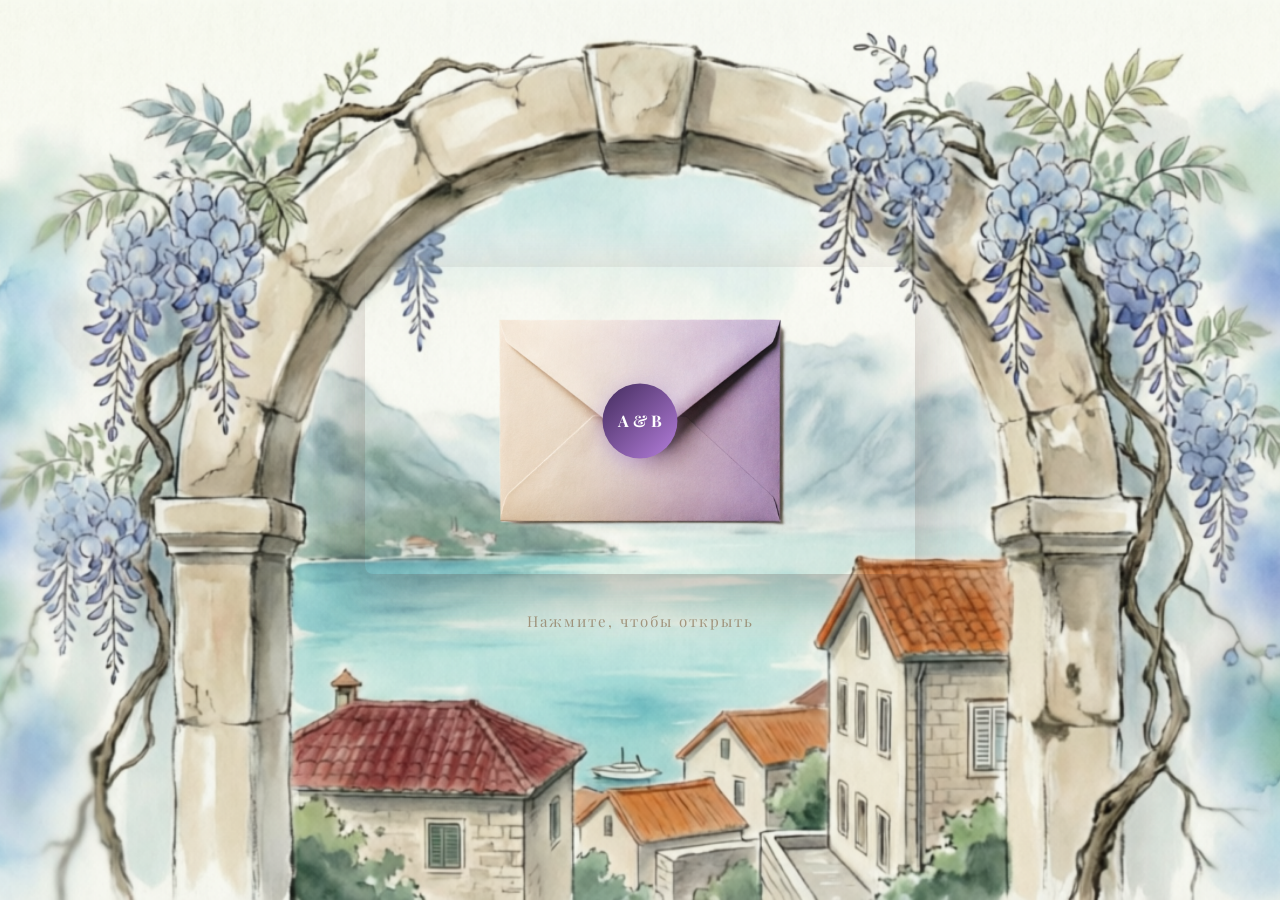
==== envelope.html @ 0fd3d6eb "Createde new envelope page" ====
<!DOCTYPE html>
<html lang="ru">
<head>
    <meta charset="UTF-8">
    <meta name="viewport" content="width=device-width, initial-scale=1.0">
    <title>Анастасия & Вадим — Приглашение на банкет</title>
    
    <!-- Шрифты -->
    <link rel="preconnect" href="https://fonts.googleapis.com">
    <link rel="preconnect" href="https://fonts.gstatic.com" crossorigin>
    <link href="https://fonts.googleapis.com/css2?family=Playfair+Display:ital,wght@0,400;0,600;0,700;1,400&family=Lato:wght@300;400;700&display=swap" rel="stylesheet">
    
    <!-- Иконки -->
    <link rel="stylesheet" href="https://cdnjs.cloudflare.com/ajax/libs/font-awesome/6.2.0/css/all.min.css">
    
    <!-- Стили -->
    <link rel="stylesheet" href="css/main.css">
    
    <style>
        /* Специально для страницы конверта — блокируем скролл */
        html, body {
            margin: 0 !important;
            padding: 0 !important;
            overflow: hidden !important;
            height: 100%;
        }
    </style>
</head>
<body>

    <!-- 🔥 КОНВЕРТ -->
    <div class="envelope-overlay" id="envelopeOverlay">
        <div class="envelope-wrapper" id="envelopeWrapper">
            <img src="./images/envelope/envelope-closed.png" alt="Конверт" class="envelope-img" id="envelopeClosed">
            <img src="./images/envelope/envelope-open.png" alt="Открытый конверт" class="envelope-img envelope-open" id="envelopeOpen">
            <div class="envelope-seal pulse" id="envelopeSeal">
                <span>А & В</span>
            </div>
        </div>
        <div class="envelope-hint" id="envelopeHint">Нажмите, чтобы открыть</div>
        
        <!-- Карточка-приглашение, которая появляется внутри конверта -->
        <div class="invitation-card" id="invitationCard">
            <img src="./images/envelope/invitation-picture.png" alt="Приглашение" class="invitation-picture">
            <button class="btn-continue" id="btnContinue">Узнать подробнее ↓</button>
        </div>
    </div>

    <!-- Скрипты -->
    <script src="js/script.js"></script>
</body>
</html>
---- css/main.css ----
/* ============================================
   ПЕРЕМЕННЫЕ
   ============================================ */
:root {
    --bg: #F5F0E8;
    --text: #5D4037;
    --primary: #422b5c;
    --secondary: #B57EDC;
    --cream: #FDF8F5;
    --olive: #6B7542;
    --pink: #E3B8B8;
    --green: #2D6A5A;
    --heading: 'Playfair Display', serif;
    --body: 'Lato', sans-serif;

    /* 🔥 Единый «стеклянный» стиль для всех карточек */
    --glass-bg: rgba(255, 255, 255, 0.1);
    --glass-border: 1px solid rgba(255, 255, 255, 0.3);
    --glass-shadow: 0 10px 40px rgba(93, 64, 55, 0.12);
    --glass-blur: blur(14px);
}

* { margin: 0; padding: 0; box-sizing: border-box; }
html { scroll-behavior: smooth; }

body {
    font-family: var(--body);
    color: var(--text);
    background: var(--bg);
    line-height: 1.6;
    overflow-x: hidden;
}

img { max-width: 100%; height: auto; display: block; }

/* ============================================
   НАВИГАЦИЯ
   ============================================ */
.nav-menu {
    position: fixed;
    top: 0; left: 0; width: 100%;
    background: rgba(245, 240, 232, 0.97);
    backdrop-filter: blur(10px);
    padding: 5px 0; z-index: 1000;
    box-shadow: 0 2px 10px rgba(0,0,0,0.05);
}
.nav-container {
    max-width: 1200px; margin: 0 auto; padding: 0 30px;
    display: flex; justify-content: space-between; align-items: center;
}
.nav-logo { font-family: var(--heading); font-size: 20px; font-weight: 700; color: var(--text); }
.nav-links { display: flex; list-style: none; gap: 10px; }
.nav-links a { font-family: var(--heading); font-size: 14px; padding: 8px 5px !important; color: var(--text); text-decoration: none; transition: color 0.3s; }
.nav-links a:hover { color: var(--primary); }
.mobile-menu-toggle { display: none; background: none; border: none; cursor: pointer; padding: 8px; }
.hamburger { display: block; width: 24px; height: 2px; background: var(--text); position: relative; }
.hamburger::before, .hamburger::after { content: ''; position: absolute; width: 24px; height: 2px; background: var(--text); }
.hamburger::before { top: -7px; } .hamburger::after { top: 7px; }

/* ============================================
   СЕКЦИИ & ФОН
   ============================================ */
.section { position: relative; min-height: 100vh; padding: 120px 30px 60px; }
.section-overlay { position: absolute; inset: 0; background: rgba(245, 240, 232, 0.3); z-index: 0; }
.section-content { position: relative; z-index: 1; max-width: 1200px; margin: 0 auto; }

.hero {
    position: relative;
    min-height: 100vh;
    display: flex;
    align-items: center;
    justify-content: center;
    transition: opacity 0.8s ease;
}
.hero.bg-faded { opacity: 0.25; }

/* 🔥 СКРЫВАЕМ ДЕКОР С ГЛИЦИНИЕЙ */
.wisteria-divider {
    display: none !important;
}

/* ============================================
   ЗАГОЛОВКИ & КНОПКИ
   ============================================ */
.section-title { font-family: var(--heading); font-style: italic; font-size: 33px; color: var(--text); text-align: center; margin-bottom: 40px; }
.section-subtitle { text-align: center; font-size: 17px; opacity: 0.8; margin-bottom: 30px; }

/* 🔥 ЕДИНЫЙ СТИЛЬ КНОПОК (как в блоке с песней) */
.btn {
    display: inline-block;
    padding: 15px 40px;
    background: linear-gradient(135deg, rgba(36, 44, 2, 0.5), rgba(227, 184, 184, 0.55));
    color: var(--text);
    text-decoration: none;
    border-radius: 30px;
    font-family: var(--heading);
    font-size: 16px;
    border: none;
    cursor: pointer;
    transition: all 0.3s;
    box-shadow: 0 4px 15px rgba(155,126,209,0.3);
}
.btn:hover { transform: translateY(-2px); box-shadow: 0 6px 20px rgba(227, 184, 184, 0.55); }

.btn-submit {
    width: 100%;
    font-size: 17px;
    padding: 17px;
    font-family: var(--heading);
    font-weight: 600;
}

/* ============================================
   КОНВЕРТ
   ============================================ */
.envelope-overlay {
    position: fixed;
    inset: 0;
    background: url('../images/envelope/envelope-bg.png') center/cover no-repeat;
    z-index: 10000;
    display: flex;
    align-items: center;
    justify-content: center;
    flex-direction: column;
    opacity: 1;
    visibility: visible;
    transition: opacity 1s, visibility 1s;
}
.envelope-overlay.hidden { opacity: 0; visibility: hidden; pointer-events: none; }

@media (max-width: 768px) {
    .envelope-overlay {
        background-image: url('../images/envelope/envelope-bg-mobile.png') !important;
        background-position: center center !important;
        background-size: cover !important;
    }
}

.envelope-wrapper { position: relative; cursor: pointer; animation: gentleFloat 4s ease-in-out infinite; }
@keyframes gentleFloat { 0%, 100% { transform: translateY(0); } 50% { transform: translateY(-15px); } }

.envelope-img { width: 550px; max-width: 90vw; border-radius: 8px; box-shadow: 0 20px 60px rgba(93,64,55,0.3); transition: opacity 0.6s, transform 0.6s; }
.envelope-open { position: absolute; top: 0; left: 0; opacity: 0; visibility: hidden; transform: scale(0.96); }
.envelope-open.show { opacity: 1; visibility: visible; transform: scale(1); }
.envelope-img.hide { opacity: 0; visibility: hidden; transform: scale(0.96); }

.envelope-seal {
    position: absolute; top: 50%; left: 50%; transform: translate(-50%, -50%);
    width: 75px; height: 75px; background: linear-gradient(135deg, var(--primary), var(--secondary));
    border-radius: 50%; display: flex; align-items: center; justify-content: center;
    box-shadow: 0 5px 20px rgba(155,126,209,0.5); z-index: 10; transition: all 0.3s;
}
.envelope-seal span { font-family: var(--heading); font-size: 16px; color: white; font-weight: 700; }
.envelope-seal.pulse { animation: sealPulse 2s ease-in-out infinite; }
@keyframes sealPulse { 0%, 100% { transform: translate(-50%, -50%) scale(1); } 50% { transform: translate(-50%, -50%) scale(1.1); } }
.envelope-seal.hide { opacity: 0; visibility: hidden; transform: translate(-50%, -50%) scale(0.5); }

.envelope-hint {
    margin-top: 35px; font-family: var(--heading); font-size: 15px; color: #8B7355;
    letter-spacing: 2px; opacity: 0.7; animation: fadeInBounce 2s ease-in-out infinite; text-align: center;
}
@keyframes fadeInBounce { 0%, 100% { opacity: 0.4; } 50% { opacity: 1; } }
.envelope-hint.hide { opacity: 0; }

.invitation-card {
    position: absolute; top: 50%; left: 50%; transform: translate(-50%, -50%) scale(0.9);
    width: 90%; max-width: 480px; background: rgba(255,255,255,0.97); padding: 40px 30px;
    border-radius: 12px; box-shadow: 0 15px 60px rgba(93,64,55,0.3);
    opacity: 0; visibility: hidden; transition: all 0.6s ease; z-index: 20; text-align: center;
}
.invitation-card.show { opacity: 1; visibility: visible; transform: translate(-50%, -60%) scale(1); }
.invitation-picture { max-width: 400px; width: 100%; border-radius: 8px; margin: 0 auto 25px; }
.btn-continue {
    padding: 16px 45px; background: linear-gradient(135deg, rgba(36, 44, 2, 0.5), rgba(227, 184, 184, 0.55));
    color: var(--primary); border: none; border-radius: 30px; font-family: var(--heading); font-size: 17px;
    cursor: pointer; transition: all 0.3s; box-shadow: 0 4px 15px rgba(155,126,209,0.3);
}
.btn-continue:hover { transform: translateY(-2px); box-shadow: 0 6px 20px rgba(227, 184, 184, 0.55); }

@media (max-width: 768px) {
    .envelope-wrapper { transform: scale(1.15); }
    .envelope-img { width: 400px !important; max-width: 85vw !important; }
    .envelope-seal { width: 45px !important; height: 45px !important; min-width: 45px !important; min-height: 45px !important; }
    .envelope-seal span { font-size: 11px !important; }
    .invitation-card { max-width: 520px !important; padding: 45px 35px !important; }
    .invitation-picture { max-width: 440px !important; }
    .btn-continue { padding: 18px 50px !important; font-size: 18px !important; }
    .envelope-hint { font-size: 16px !important; margin-top: 40px !important; }
}

@media (max-width: 480px) {
    .envelope-wrapper { transform: scale(1.1); }
    .envelope-img { width: 350px !important; max-width: 90vw !important; }
    .envelope-seal { width: 60px !important; height: 60px !important; font-size: 13px !important; }
    .invitation-card { max-width: 450px !important; padding: 40px 30px !important; }
}

/* ============================================
   ГЛАВНЫЙ ЭКРАН
   ============================================ */
.hero-content { position: relative; z-index: 2; padding: 60px 30px; text-align: center; }
.hero h1 { font-family: var(--heading); font-size: 64px; font-weight: 400; font-style: italic; margin-bottom: 15px; }
.date { font-family: var(--heading); font-size: 26px; letter-spacing: 3px; margin-bottom: 8px; }
.location-subtitle { font-size: 17px; opacity: 0.8; margin-bottom: 35px; }

/* ============================================
   ТАЙМЕР ОБРАТНОГО ОТСЧЕТА (В ГЛАВНОМ ЭКРАНЕ)
   ============================================ */
.hero-countdown {
    display: flex;
    justify-content: center;
    align-items: center;
    gap: 40px;
    margin-top: 50px;
    padding: 0 20px;
}

.countdown-item {
    display: flex;
    flex-direction: column;
    align-items: center;
    text-align: center;
}

.countdown-value {
    font-family: var(--heading);
    font-size: 56px;
    font-weight: 700;
    color: var(--text);
    line-height: 1;
    min-width: 80px;
    letter-spacing: 2px;
}

.countdown-label {
    font-family: var(--body);
    font-size: 14px;
    color: var(--text);
    margin-top: 8px;
    text-transform: lowercase;
    opacity: 0.8;
    letter-spacing: 1px;
}

/* Мобильная версия */
@media (max-width: 768px) {
    .hero-countdown {
        gap: 25px;
        margin-top: 40px;
    }
    
    .countdown-value {
        font-size: 42px;
        min-width: 60px;
    }
    
    .countdown-label {
        font-size: 12px;
        margin-top: 6px;
    }
}

@media (max-width: 480px) {
    .hero-countdown {
        gap: 18px;
        margin-top: 35px;
    }
    
    .countdown-value {
        font-size: 32px;
        min-width: 45px;
    }
    
    .countdown-label {
        font-size: 11px;
    }
}

/* ============================================
   НАША ИСТОРИЯ (с исправленным фоном!)
   ============================================ */


   /* ✅ НОВЫЙ БЛОК — СЕРДЦА БЕЗ ФОНА, ПОВЕРХ ЛИНИИ, С ПУЛЬСАЦИЕЙ */
.story-item::after {
    content: '❤';
    position: absolute;
    left: 50%;
    top: 50%;
    transform: translate(-50%, -50%);
    font-size: 28px;
    color: var(--primary);
    
    /* 🔥 ПОЛНОСТЬЮ УБИРАЕМ ФОН И КРУГ */
    background: transparent !important;
    padding: 0 !important;
    border-radius: 0 !important;
    border: none !important;
    
    /* 🔥 ПОВЕРХ ЛИНИИ (у линии z-index: 1) */
    z-index: 10 !important;
    
    /* 🔥 ПУЛЬСАЦИЯ */
    animation: pulseHeart 2s ease-in-out infinite !important;
    filter: drop-shadow(0 3px 8px rgba(155,126,209,0.6));
}

/* 🔥 Ключевые кадры пульсации (на случай, если их нет выше) */
@keyframes pulseHeart {
    0%, 100% { transform: translate(-50%, -50%) scale(1); }
    50% { transform: translate(-50%, -50%) scale(1.3); }
}

@keyframes pulseHeart {
    0%, 100% { transform: translate(-50%, -50%) scale(1); }
    50% { transform: translate(-50%, -50%) scale(1.3); }
}


.story-timeline {
    position: relative;
    max-width: 1100px;
    margin: 0 auto;
    padding-bottom: 60px !important;
    overflow: visible !important;
}

.story-timeline::before {
    content: '';
    position: absolute;
    left: 50%;
    top: 0;
    bottom: -40px !important;
    width: 3px;
    background: linear-gradient(to bottom,
        rgba(107, 117, 66, 0.1) 0%,
        rgba(107, 78, 113, 0.6) 15%,
        rgba(181, 126, 220, 0.6) 85%,
        rgba(227, 184, 184, 0.1) 100%
    );
    transform: translateX(-50%);
    z-index: 1;
    border-radius: 2px;
}

.story-item:last-child { margin-bottom: 0 !important; }

@media (max-width: 768px) {
    .story-timeline { padding-bottom: 40px !important; }
    .story-timeline::before { left: 25px; top: 15px; bottom: -30px !important; width: 2px; }
    .story-item { padding-left: 60px !important; margin-bottom: 30px !important; }
    .story-item:last-child { margin-bottom: 0 !important; }
    .story-item::after { left: 25px !important; top: 20px !important; }
}

.story-item {
    display: flex; align-items: center; justify-content: center; gap: 50px;
    margin-bottom: 70px; opacity: 0; transform: translateY(60px);
    transition: all 1s cubic-bezier(0.4, 0, 0.2, 1); position: relative;
}
.story-item.revealed { opacity: 1; transform: translateY(0); }

.story-item:nth-child(1).revealed { transition-delay: 0.1s; }
.story-item:nth-child(2).revealed { transition-delay: 0.25s; }
.story-item:nth-child(3).revealed { transition-delay: 0.4s; }
.story-item:nth-child(4).revealed { transition-delay: 0.55s; }
.story-item:nth-child(5).revealed { transition-delay: 0.7s; }
.story-item:nth-child(6).revealed { transition-delay: 0.85s; }



.story-image, .story-content { flex: 1; max-width: 420px; z-index: 2; }

.story-image .image-wrapper {
    width: 250px; height: 250px; 
    border-radius: 50%;
    border: 1px solid rgba(22, 11, 43, 0.589); 
    box-shadow: 0 15px 50px rgba(93,64,55,0.2);
    background: linear-gradient(135deg, rgba(36, 44, 2, 0.3), rgba(227, 184, 184, 0.35)) !important;
    margin: 0 auto; 
    backdrop-filter: var(--glass-blur);
}
.story-image img { width: 100%; height: 100%; object-fit: cover; transition: transform 0.5s; }
.story-image:hover img { transform: scale(1.2); }

/* 🔥 ИСПРАВЛЕНИЕ: добавлен background, чтобы blur работал сразу */
.story-content {
    padding: 30px;
    border-radius: 16px;
    background: var(--glass-bg);
    backdrop-filter: var(--glass-blur);
    border: var(--glass-border);
    box-shadow: var(--glass-shadow);
}
.story-date {
    font-family: var(--heading); font-size: 18px; color: #6B4E71;
    font-weight: 700; margin-bottom: 15px; display: inline-block;
    padding-bottom: 10px; border-bottom: 2px solid #6B4E71;
}
.story-content h3 { font-family: var(--heading); font-size: 16px; margin-bottom: 15px; line-height: 1.3; }
.story-content p { font-size: 13px; line-height: 1.8; opacity: 0.9; }

.story-item:nth-child(even) { flex-direction: row-reverse; }

/* ============================================
   ЕДИНЫЙ «СТЕКЛЯННЫЙ» СТИЛЬ ДЛЯ КАРТОЧЕК
   (Место, Атмосфера, Важные детали)
   ============================================ */
.unified-glass-card {
    background: var(--glass-bg);
    backdrop-filter: var(--glass-blur);
    -webkit-backdrop-filter: var(--glass-blur);
    border: var(--glass-border);
    border-radius: 16px;
    box-shadow: var(--glass-shadow);
    transition: transform 0.3s ease, box-shadow 0.3s ease;
}
.unified-glass-card:hover {
    transform: translateY(-4px);
    box-shadow: 0 14px 45px rgba(93, 64, 55, 0.18);
}

/* ============================================
   МЕСТО ПРОВЕДЕНИЯ
   ============================================ */
.location-section {
    padding: 70px 0 80px;
    background: linear-gradient(180deg, var(--bg) 0%, var(--cream) 100%);
}

.location-wrapper {
    display: grid;
    grid-template-columns: 1.1fr 0.9fr;
    gap: 35px;
    max-width: 1150px;
    margin: 40px auto 0;
    align-items: center;
}

.location-video {
    border-radius: 20px;
    overflow: hidden;
}

.venue-video {
    width: 100%;
    display: block;
    aspect-ratio: 16/9;
    object-fit: cover;
}

.video-caption {
    padding: 12px 16px;
    text-align: center;
    font-family: var(--heading);
    font-size: 14px;
    color: var(--text);
    margin: 0;
}

.location-info {
    display: flex;
    flex-direction: column;
    gap: 14px;
}

/* 🔥 ЕДИНЫЙ СТИЛЬ для location-card */
.location-card {
    display: flex;
    align-items: flex-start;
    gap: 14px;
    padding: 18px 22px;
    background: var(--glass-bg);
    backdrop-filter: var(--glass-blur);
    -webkit-backdrop-filter: var(--glass-blur);
    border: var(--glass-border);
    border-radius: 16px;
    box-shadow: var(--glass-shadow);
    transition: all 0.3s ease;
}
.location-card:hover {
    transform: translateX(4px);
    box-shadow: 0 14px 45px rgba(93, 64, 55, 0.18);
}

.card-icon { width: 50px; height: 50px; line-height: 1.2; flex-shrink: 0; margin-top: 2px; }
.card-content h4 {
    font-family: var(--heading);
    font-size: 17px;
    font-weight: 600;
    color: var(--primary);
    margin: 0 0 5px;
}
.card-content p { font-size: 14px; line-height: 1.5; color: var(--text); margin: 0 0 6px; }
.card-content strong { color: var(--primary); font-weight: 700; }

.map-link {
    display: inline-flex;
    align-items: center;
    gap: 6px;
    font-size: 13px;
    font-weight: 600;
    text-decoration: none;
    padding: 7px 14px;
    background: rgba(107, 117, 66, 0.15);
    color: #6B4E71;
    border-radius: 18px;
    transition: all 0.3s ease;
}
.map-link:hover { background: #4c5330; color: #fff; transform: translateY(-1px); }

@media (max-width: 850px) {
    .location-wrapper { grid-template-columns: 1fr; gap: 25px; }
    .location-video { order: -1; }
    .location-card { padding: 14px 16px; }
    .card-content h4 { font-size: 16px; }
    .card-content p { font-size: 13px; }
}

/* ============================================
   АТМОСФЕРА И НАПИТКИ (унифицировано)
   ============================================ */
.location-features {
    max-width: 1150px;
    margin: 50px auto 0;
    text-align: center;
}

.features-title {
    font-family: var(--heading);
    font-size: 28px;
    color: var(--text);
    margin-bottom: 30px;
    font-weight: 600;
}

.features-grid {
    display: grid;
    grid-template-columns: repeat(2, 1fr);
    gap: 20px;
}

/* 🔥 ЕДИНЫЙ СТИЛЬ */
.feature-card {
    padding: 28px 24px;
    background: var(--glass-bg);
    backdrop-filter: var(--glass-blur);
    -webkit-backdrop-filter: var(--glass-blur);
    border: var(--glass-border);
    border-radius: 16px;
    box-shadow: var(--glass-shadow);
    text-align: left;
    transition: transform 0.3s ease, box-shadow 0.3s ease;
}
.feature-card:hover {
    transform: translateY(-4px);
    box-shadow: 0 14px 45px rgba(93, 64, 55, 0.18);
}

.feature-icon { width: 150px; height: 150px; margin-bottom: 12px; line-height: 1; }
.feature-card h4 {
    font-family: var(--heading);
    font-size: 20px;
    color: var(--primary);
    margin-bottom: 10px;
    font-weight: 600;
}
.feature-card p { font-size: 13px; line-height: 1.6; color: var(--text); opacity: 0.9; margin: 0; }

@media (max-width: 768px) {
    .location-features { margin-top: 30px; }
    .features-title { font-size: 24px; margin-bottom: 25px; }
    .features-grid { grid-template-columns: 1fr; gap: 16px; }
    .feature-card { padding: 22px 18px; }
    .feature-card h4 { font-size: 18px; }
}

/* ============================================
   ПРОГРАММА ВЕЧЕРА (с исправленным фоном!)
   ============================================ */
.timeline-section { position: relative; }
.vertical-timeline { max-width: 750px; margin: 0 auto; position: relative; padding-left: 60px; }
.vertical-timeline::before {
    content: ''; position: absolute; left: 20px; top: 0; bottom: 0;
    width: 3px; background: linear-gradient(to bottom, var(--primary), var(--secondary));
    opacity: 0.3; border-radius: 3px;
}
.timeline-item {
    margin-bottom: 35px; opacity: 0; transform: translateX(-40px) scale(0.95);
    transition: all 1.2s cubic-bezier(0.4, 0, 0.2, 1); position: relative;
}
.timeline-item.revealed { opacity: 1; transform: translateX(0) scale(1); }

.timeline-item:nth-child(1).revealed { transition-delay: 0.15s; }
.timeline-item:nth-child(2).revealed { transition-delay: 0.3s; }
.timeline-item:nth-child(3).revealed { transition-delay: 0.45s; }
.timeline-item:nth-child(4).revealed { transition-delay: 0.6s; }
.timeline-item:nth-child(5).revealed { transition-delay: 0.75s; }
.timeline-item:nth-child(6).revealed { transition-delay: 0.9s; }
.timeline-item:nth-child(7).revealed { transition-delay: 1.05s; }
.timeline-item:nth-child(8).revealed { transition-delay: 1.2s; }

.timeline-item::before {
    content: ''; position: absolute; left: -48px; top: 25px;
    width: 18px; height: 18px; background: linear-gradient(135deg, #6B7542, #E3B8B8);
    border-radius: 50%; border: 4px solid var(--bg); box-shadow: 0 0 0 4px rgba(107, 117, 66, 0.2);
    z-index: 2; animation: pulseDot 2s ease-in-out infinite;
}
@keyframes pulseDot { 0%, 100% { transform: scale(1); opacity: 1; } 50% { transform: scale(1.2); opacity: 0.8; } }

/* 🔥 ИСПРАВЛЕНИЕ: добавлен background, чтобы blur работал сразу */
.event-wrapper {
    display: flex; align-items: flex-start; gap: 22px;
    padding: 25px;
    border-radius: 16px;
    background: var(--glass-bg);
    backdrop-filter: var(--glass-blur);
    -webkit-backdrop-filter: var(--glass-blur);
    border: var(--glass-border);
    box-shadow: var(--glass-shadow);
    transition: transform 0.3s, box-shadow 0.3s;
}
.event-wrapper:hover { transform: translateY(-4px); box-shadow: 0 14px 45px rgba(93, 64, 55, 0.18); }
.event-icon { width: 55px; height: 55px; flex-shrink: 0; filter: drop-shadow(0 2px 8px rgba(155,126,209,0.3)); }
.event-content h3 { font-family: var(--heading); font-size: 21px; margin-bottom: 10px; }
.event-content p { font-size: 15px; opacity: 0.85; line-height: 1.7; }

.program-subtitle {
    text-align: center !important;
    font-family: var(--heading) !important;
    font-size: 20px !important;
    font-style: italic !important;
    color: var(--text) !important;
    opacity: 0.8 !important;
    margin: -30px auto 30px !important;
    max-width: 700px;
    line-height: 1.5 !important;
}

@media (max-width: 768px) {
    .program-subtitle { font-size: 14px !important; margin: -30px auto 25px !important; padding: 0 20px !important; }
}

/* ============================================
   ВАЖНЫЕ ДЕТАЛИ (унифицировано)
   ============================================ */
.gifts-container {
    display: grid;
    grid-template-columns: 1fr 1fr;
    gap: 40px;
    align-items: center;
    max-width: 1000px;
    margin: 0 auto;
}

.gifts-text { padding: 15px; }

.gifts-intro {
    font-family: var(--heading);
    font-size: 22px;
    color: var(--primary);
    margin-bottom: 20px;
    font-weight: 600;
}

.gifts-text p { text-align: center; font-size: 13px; line-height: 1.7; margin-bottom: 15px; opacity: 0.9; }

/* 🔥 ЕДИНЫЙ СТИЛЬ для info-block */
.info-block {
    margin-top: 18px;
    padding: 22px 24px;
    background: var(--glass-bg);
    backdrop-filter: var(--glass-blur);
    -webkit-backdrop-filter: var(--glass-blur);
    border: var(--glass-border);
    border-radius: 16px;
    box-shadow: var(--glass-shadow);
    transition: transform 0.3s ease, box-shadow 0.3s ease;
}
.info-block:hover {
    transform: translateX(5px);
    box-shadow: 0 14px 45px rgba(93, 64, 55, 0.18);
}

.info-block-title {
    text-align: center;
    font-family: var(--heading);
    font-size: 15px;
    color: var(--primary);
    margin-bottom: 12px;
    font-weight: 600;
}
.info-block-text { font-size: 15px; line-height: 1.7; margin-bottom: 0; opacity: 0.9; }

@media (max-width: 768px) {
    .gifts-container { grid-template-columns: 1fr; text-align: center; gap: 30px; }
    .gifts-text p { font-size: 14px; }
    .info-block { padding: 18px 20px; margin-top: 14px; }
    .info-block-title { font-size: 18px; }
    .info-block-text { font-size: 14px; }
}

#gifts .section-title { margin-bottom: 25px !important; }
#gifts .gifts-intro { margin-bottom: 15px !important; text-align: center; font-size: 15px;}
#gifts .info-block:first-of-type { margin-top: 10px !important; }

@media (max-width: 768px) {
    #gifts .section-title { margin-bottom: 5px !important; }
    #gifts .gifts-intro { margin-bottom: 5px !important; }
    #gifts .info-block { margin-top: 5px !important; }
    #gifts .info-block:first-of-type { margin-top: 8px !important; }
    #gifts .info-block + .info-block { margin-top: 12px !important; }
}

/* ============================================
   ПАЛИТРА БУКЕТА
   ============================================ */
.gifts-image {
    position: relative;
    display: inline-block;
    width: 100%;
    max-width: 600px;
    margin: 0 auto;
    -webkit-tap-highlight-color: transparent;
    touch-action: manipulation;
}
.wc-bouquet-bg { width: 100%; height: auto; display: block; -webkit-user-drag: none; }
.wc-bouquet-bubble {
    position: absolute;
    height: auto;
    cursor: pointer;
    transition: transform 0.4s cubic-bezier(0.34, 1.56, 0.64, 1), filter 0.3s ease;
    z-index: 1;
    filter: drop-shadow(0 2px 4px rgba(0,0,0,0.1));
    transform: translate(-50%, -50%);
    user-select: none;
    will-change: transform;
    -webkit-user-drag: none;
}
.wc-bouquet-bubble:hover, .wc-bouquet-bubble.active {
    transform: translate(-50%, -50%) scale(1.25);
    z-index: 10;
    filter: drop-shadow(0 8px 16px rgba(0,0,0,0.25));
}
.wc-bouquet-bubble::after {
    content: attr(data-name) "\A" attr(data-code);
    white-space: pre;
    position: absolute;
    top: calc(100% - 20px);
    left: 50%;
    transform: translate(-50%, 20%);
    background: var(--c, rgba(255, 255, 255, 0.507));
    color: var(--text,#222);
    padding: 10px 18px;
    border-radius: 8px;
    font-size: 15px;
    font-family: Georgia, 'Times New Roman', serif;
    text-align: center;
    line-height: 1.5;
    letter-spacing: 0.5px;
    opacity: 0;
    visibility: hidden;
    transition: opacity 0.3s ease, visibility 0.3s ease;
    pointer-events: none;
    box-shadow: 0 6px 20px rgba(0,0,0,0.12);
    border: 1px solid rgba(0,0,0,0.05);
    min-width: 130px;
}
.wc-bouquet-bubble:hover::after, .wc-bouquet-bubble.active::after { opacity: 1; visibility: visible; }

@media (max-width: 768px) {
    .wc-bouquet-bubble::after { font-size: 13px; padding: 8px 14px; min-width: 110px; }
}

/* ============================================
   RSVP ФОРМА (стеклянный стиль)
   ============================================ */
.rsvp-form { max-width: 680px; margin: 0 auto; }

/* 🔥 СТЕКЛЯННЫЙ СТИЛЬ */
.form-card {
    padding: 40px 38px;
    border-radius: 20px;
    background: var(--glass-bg);
    backdrop-filter: var(--glass-blur);
    -webkit-backdrop-filter: var(--glass-blur);
    border: var(--glass-border);
    box-shadow: var(--glass-shadow);
}

.form-group { margin-bottom: 22px; }
.form-group label { display: block; font-family: var(--heading); font-size: 15px; font-weight: 700; margin-bottom: 10px; color: var(--primary); }
.form-group input[type="text"], .form-group select, .form-group textarea {
    width: 100%; padding: 13px 16px; border: 1.5px solid rgba(93,64,55,0.2); border-radius: 10px;
    font-family: var(--body); font-size: 15px; background: rgba(255,255,255,0.85); transition: all 0.3s;
}
.form-group input:focus, .form-group select:focus, .form-group textarea:focus {
    outline: none; border-color: var(--primary); box-shadow: 0 0 0 4px rgba(155,126,209,0.1);
}
.form-success {
    display: none; text-align: center; padding: 25px;
    background: var(--glass-bg);
    backdrop-filter: var(--glass-blur);
    -webkit-backdrop-filter: var(--glass-blur);
    border: var(--glass-border);
    border-radius: 16px;
    margin-top: 20px;
    font-family: var(--heading); font-size: 20px; color: var(--primary);
    box-shadow: var(--glass-shadow);
}

.checkbox-group { display: flex; flex-direction: column; gap: 8px; margin-top: 8px; }
.checkbox-label {
    display: flex; align-items: center; gap: 12px; cursor: pointer;
    font-size: 15px; user-select: none; padding: 6px 10px; border-radius: 8px;
    transition: background 0.2s;
}
.checkbox-label:hover { background: rgba(155,126,209,0.08); }
.checkbox-label input[type="checkbox"] { width: 20px; height: 20px; accent-color: var(--primary); cursor: pointer; flex-shrink: 0; }

@media (max-width: 768px) {
    .form-card { padding: 28px 22px; }
}

/* ============================================
   СЕКЦИЯ ПЕСНИ (стеклянный стиль)
   ============================================ */
.song-request {
    background: linear-gradient(135deg, rgba(245,240,232,0.95), rgba(249,245,240,0.95));
}

/* 🔥 СТЕКЛЯННЫЙ СТИЛЬ */
.song-card {
    max-width: 550px;
    margin: 0 auto;
    padding: 35px 32px;
    border-radius: 20px;
    background: var(--glass-bg);
    backdrop-filter: var(--glass-blur);
    -webkit-backdrop-filter: var(--glass-blur);
    border: var(--glass-border);
    box-shadow: var(--glass-shadow);
}
.song-card .form-group input { background: rgba(255,255,255,0.85); }

/* ============================================
   CTA: МИНУТКА НОСТАЛЬГИИ (стеклянный стиль)
   ============================================ */
.cta-gallery {
    text-align: center;
    padding: 70px 20px;
    min-height: auto;
}

.cta-container {
    max-width: 720px;
    margin: 0 auto;
    position: relative;
    z-index: 2;
    /* 🔥 СТЕКЛЯННЫЙ СТИЛЬ */
    padding: 45px 40px;
    border-radius: 20px;
    background: var(--glass-bg);
    backdrop-filter: var(--glass-blur);
    -webkit-backdrop-filter: var(--glass-blur);
    border: var(--glass-border);
    box-shadow: var(--glass-shadow);
}

.cta-title {
    font-family: var(--heading);
    font-size: 33px;
    font-style: italic;
    margin-bottom: 18px;
    font-weight: 700;
}

.cta-text {
    font-size: 16px;
    line-height: 1.7;
    color: var(--text);
    opacity: 0.9;
    margin-bottom: 28px;
}

.cta-btn {
    font-size: 16px;
    padding: 15px 38px;
}

@media (max-width: 768px) {
    .cta-gallery { padding: 50px 15px; }
    .cta-container { padding: 30px 22px; }
    .cta-text { font-size: 15px; }
}

/* ============================================
   ПАРАЛЛАКС-ГАЛЕРЕЯ
   ============================================ */
.parallax-gallery-section {
    position: relative;
    overflow: hidden;
    padding: 50px 0 80px;
    min-height: auto;
    background: var(--bg);
}
.parallax-gallery {
    position: relative;
    width: 100%;
    max-width: 1600px;
    margin: 0 auto;
    padding: 20px 0;
    mask-image: linear-gradient(to right, transparent 0%, black 15%, black 85%, transparent 100%);
    -webkit-mask-image: linear-gradient(to right, transparent 0%, black 15%, black 85%, transparent 100%);
}
.parallax-layer {
    display: flex; gap: 16px; padding: 4px 0;
    position: relative; will-change: transform;
    flex-wrap: nowrap; overflow: visible;
}
.parallax-img {
    flex-shrink: 0; width: auto; height: 280px;
    object-fit: cover; object-position: center;
    border-radius: 12px;
    box-shadow: 0 6px 25px rgba(93,64,55,0.15);
    transition: transform 0.3s ease, box-shadow 0.3s ease;
}
.parallax-img:hover { transform: scale(1.03); box-shadow: 0 10px 35px rgba(93,64,55,0.25); }

.layer-1 .parallax-img { height: 280px; }
.layer-2 .parallax-img { height: 320px; }
.layer-3 .parallax-img { height: 300px; }

@media (max-width: 768px) {
    .parallax-gallery-section { padding: 35px 0 60px; }
    .parallax-layer { gap: 10px; padding: 2px 0; }
    .parallax-img, .layer-1 .parallax-img, .layer-2 .parallax-img, .layer-3 .parallax-img {
        height: 150px !important; border-radius: 10px;
    }
}
@media (max-width: 480px) {
    .parallax-img, .layer-1 .parallax-img, .layer-2 .parallax-img, .layer-3 .parallax-img {
        height: 120px !important;
    }
}

/* ============================================
   ИГРА
   ============================================ */
.game-container { display:flex; flex-direction:column; align-items:center; gap:10px; position:relative; }
#gameCanvas { background:#ffeef2; border-radius:12px; max-width:100%; touch-action: none; }
#gameStart {
    padding:10px 30px; font-size:1.2rem;
    background: linear-gradient(135deg, rgba(36, 44, 2, 0.5), rgba(227, 184, 184, 0.55));
    color:white; border:none; border-radius:30px; cursor:pointer;
}
#gameScore { font-size:1.5rem; font-weight:bold; }
#winMessage { text-align:center; }
.win-text { font-family: var(--heading); font-size:1.4rem; color: var(--primary); text-align: center; margin: 10px auto 15px; max-width: 90%; line-height: 1.4; }

.game-title { font-family: var(--heading); font-size: 1.6rem; color: var(--primary); text-align: center; margin: 10px 0 5px; font-weight: 600; letter-spacing: 0.5px; }
.game-goal { font-family: var(--heading); font-size: 16px; color: var(--primary); text-align: center; margin: 10px 0 8px; font-weight: 600; display: none; }

.game-replay-btn {
    margin-top: 15px; padding: 10px 28px; font-family: var(--heading);
    font-size: 15px;
    background: linear-gradient(135deg, rgba(36, 44, 2, 0.5), rgba(227, 184, 184, 0.55)) !important;
    color: var(--text) !important; border: none; border-radius: 30px; cursor: pointer;
    transition: all 0.3s; box-shadow: 0 3px 12px rgba(155,126,209,0.25); display: none;
}
.game-replay-btn:hover { transform: translateY(-2px); box-shadow: 0 5px 18px rgba(227, 184, 184, 0.55); }

@media (max-width: 768px) {
    .game-title { font-size: 1.3rem; }
    .win-text { font-size: 1.2rem; }
    .game-replay-btn { font-size: 14px; padding: 8px 22px; }
}

.game-main-title { margin-bottom: 8px !important; font-size: 28px !important; }
#game .game-container, .game-container { margin-top: 0 !important; padding-top: 0 !important; }

.game-fullscreen-mode {
    position: fixed !important; top: 0 !important; left: 0 !important;
    width: 100vw !important; height: 100dvh !important;
    max-width: 100vw !important; max-height: 100dvh !important;
    background: var(--bg, #ffeef2) !important;
    z-index: 9999 !important;
    display: flex !important; flex-direction: column !important;
    align-items: center !important; justify-content: center !important;
    padding: env(safe-area-inset-top) env(safe-area-inset-right) env(safe-area-inset-bottom) env(safe-area-inset-left) !important;
    box-sizing: border-box !important; overflow: hidden !important;
    user-select: none !important; -webkit-user-select: none !important;
    -webkit-touch-callout: none !important;
}
.game-fullscreen-mode #gameCanvas {
    width: 100% !important; height: 100% !important;
    max-width: 100% !important; max-height: 100% !important;
    object-fit: contain !important; border-radius: 0 !important;
    touch-action: none !important;
}
.game-fullscreen-mode .game-goal, .game-fullscreen-mode #gameScore {
    position: absolute !important;
    top: max(18px, env(safe-area-inset-top)) !important;
    width: 100% !important; text-align: center !important;
    z-index: 10000 !important; pointer-events: none !important;
    font-size: clamp(14px, 4vw, 18px) !important;
    padding: 0 15px !important;
}
.game-fullscreen-mode .game-replay-btn { margin-bottom: max(25px, env(safe-area-inset-bottom)) !important; }

@keyframes pulseRotate {
    0%, 100% { opacity: 1; transform: translate(-50%,-50%) rotate(-90deg) scale(1); }
    50% { opacity: 0.7; transform: translate(-50%,-50%) rotate(-90deg) scale(1.05); }
}

.game-fullscreen-mode #gameCanvas { object-fit: contain !important; max-width: 100vw !important; max-height: 100vh !important; }

@media (orientation: landscape) and (max-height: 500px) {
    .game-fullscreen-mode #gameCanvas { height: auto !important; width: 95vw !important; }
    #rotateHint { display: none !important; }
}

#game + .game-container, .section:has(#game) .game-container { margin-top: 10px !important; }

@media (max-width: 480px) {
    .game-title, .game-goal { font-size: clamp(13px, 3.5vw, 16px) !important; line-height: 1.3 !important; }
}

.game-container { position: relative !important; display: flex; flex-direction: column; align-items: center; gap: 10px; }

#gameStart {
    position: absolute !important; top: 50% !important; left: 50% !important;
    transform: translate(-50%, -50%) !important; z-index: 60 !important;
    background: linear-gradient(135deg, rgba(36, 44, 2, 0.5), rgba(227, 184, 184, 0.55)) !important;
    color: var(--text) !important; border: 2px solid rgba(255,255,255,0.25) !important;
    padding: 14px 36px !important; font-family: var(--heading) !important;
    font-size: 17px !important; border-radius: 30px !important; cursor: pointer;
    margin: 0 !important; white-space: nowrap;
    box-shadow: 0 8px 30px rgba(52, 10, 131, 0.55) !important;
    transition: all 0.25s ease !important; backdrop-filter: blur(4px);
}
#gameStart:hover {
    background: linear-gradient(135deg, #25055e, #1a033d) !important;
    transform: translate(-50%, -50%) scale(1.06) !important;
    box-shadow: 0 12px 40px rgba(227, 184, 184, 0.55) !important;
}
#gameStart:active { transform: translate(-50%, -50%) scale(0.96) !important; }
#gameStart[style*="inline-block"] { display: inline-block !important; }

/* ============================================
   ФОНОВЫЕ ИЗОБРАЖЕНИЯ
   ============================================ */
.section { position: relative; overflow: hidden; }
.section-bg-parallax {
    position: absolute; inset: 0;
    background-size: cover; background-repeat: no-repeat; z-index: 0;
    -webkit-mask-image: linear-gradient(to bottom, transparent 0%, black 15%, black 85%, transparent 100%);
    mask-image: linear-gradient(to bottom, transparent 0%, black 15%, black 85%, transparent 100%);
}
.section-overlay { position: absolute; inset: 0; background: rgba(245, 240, 232, 0.5); z-index: 1; }
.section-content { position: relative; z-index: 2; }

.section-bg-parallax { background-attachment: fixed; background-position: center; opacity: 0.9; }
.perast-bg { background-image: url('../images/perast-bg.jpg'); opacity: 0.75; }
.bg-story { background-image: url('../images/bg-story.jpg'); }
.bg-program { background-image: url('../images/bg-program.jpg'); }
.bg-footer { background-image: url('../images/bg-footer.jpg'); }

.bg-footer { -webkit-mask-image: none !important; mask-image: none !important; }
#rsvp .bg-footer {
    -webkit-mask-image: linear-gradient(to bottom, transparent 0%, black 15%) !important;
    mask-image: linear-gradient(to bottom, transparent 0%, black 15%) !important;
}
.cta-gallery .bg-footer {
    -webkit-mask-image: linear-gradient(to bottom, black 85%, transparent 100%) !important;
    mask-image: linear-gradient(to bottom, black 85%, transparent 100%) !important;
}
#songRequest .bg-footer { -webkit-mask-image: none !important; mask-image: none !important; }

@media (max-width: 768px) {
    .section-bg-parallax {
        background-attachment: fixed !important;
        background-position: center top !important;
        background-size: cover !important;
        opacity: 0.85 !important;
        -webkit-mask-image: linear-gradient(to bottom, transparent 0%, black 10%, black 90%, transparent 100%) !important;
        mask-image: linear-gradient(to bottom, transparent 0%, black 10%, black 90%, transparent 100%) !important;
    }
    .perast-bg { background-image: url('../images/perast-bg-mobile.jpg') !important; }
    .bg-story { background-image: url('../images/bg-story-mobile.jpg') !important; }
    .bg-program { background-image: url('../images/bg-program-mobile.jpg') !important; }
    .bg-footer { background-image: url('../images/bg-footer-mobile.jpg') !important; }
    .section-overlay { background: rgba(245, 240, 232, 0.25) !important; }
}

/* ============================================
   АНИМАЦИИ
   ============================================ */
.fade-in { opacity: 0; transform: translateY(30px); animation: fadeInUp 0.8s ease-out forwards; }
.fade-in:nth-child(1) { animation-delay: 0.2s; } .fade-in:nth-child(2) { animation-delay: 0.4s; }
.fade-in:nth-child(3) { animation-delay: 0.6s; } .fade-in:nth-child(4) { animation-delay: 0.8s; }
@keyframes fadeInUp { to { opacity: 1; transform: translateY(0); } }

/* ============================================
   АДАПТИВНОСТЬ
   ============================================ */
@media (max-width: 768px) {
    .nav-links { display: none; position: absolute; top: 100%; left: 0; right: 0; background: rgba(245,240,232,0.98); flex-direction: column; padding: 20px; gap: 15px; box-shadow: 0 4px 10px rgba(0,0,0,0.1); }
    .nav-links.active { display: flex; } .mobile-menu-toggle { display: block; }
    .section { padding: 100px 20px 50px; } .hero h1 { font-size: 36px; } .date { font-size: 20px; } .section-title { font-size: 30px; }

    .story-item { flex-direction: column !important; gap: 25px; margin-bottom: 50px; }
    .story-image .image-wrapper { width: 260px; height: 260px; }
    .story-timeline::before { left: 20px; } .story-item::after { left: 20px; }
    .story-content { padding: 22px; max-width: 100%; }

    .vertical-timeline { padding-left: 0; } .vertical-timeline::before { left: 10px; } .timeline-item::before { left: 4px; }
    .event-wrapper { flex-direction: column; align-items: center; text-align: center; gap: 12px; }
    .location-container { grid-template-columns: 1fr; gap: 30px; }
    .form-card { padding: 28px 22px; }
    .envelope-img { width: 350px; } .envelope-seal { width: 55px; height: 55px; } .envelope-seal span { font-size: 13px; }
    .invitation-card { padding: 30px 20px; } .invitation-picture { max-width: 280px; }
}
@media (max-width: 480px) {
    .hero h1 { font-size: 28px; } .section-title { font-size: 26px; } .envelope-img { width: 280px; }
    .story-content { padding: 18px; } .story-content h3 { font-size: 22px; }
}

html, body { margin: 0 !important; padding: 0 !important; overflow-x: hidden !important; }

/* ============================================
   ФУТЕР
   ============================================ */
.footer {
    background: linear-gradient(135deg, rgba(36, 44, 2, 1), rgba(227, 184, 184, 1));
    color: #fff;
    padding: 25px 20px !important;
    text-align: center;
}
.footer-content h3 { font-family: var(--heading); font-size: 25px !important; margin-bottom: 5px !important; }
.footer-content p { font-size: 19px !important; opacity: 0.9; margin: 3px 0 !important; line-height: 1.4 !important; }
.footer-love { font-family: var(--heading); font-style: italic; font-size: 25px !important; margin: 10px 0 !important; }

@media (max-width: 768px) {
    .footer { padding: 20px 15px !important; }
    .footer-content h3 { font-size: 18px !important; }
    .footer-content p { font-size: 11px !important; }
    .footer-love { font-size: 12px !important; }
}


/* ============================================
   🔥 ФИНАЛЬНОЕ РЕШЕНИЕ: ЕДИНЫЙ BLUR ДЛЯ ВСЕХ ЧАСТЕЙ БЛОКА
   Заголовок + Подзаголовок + Форма — одинаковая прозрачность 0.3
   ============================================ */

/* 🔥 Подзаголовок — ТОЧНО такой же blur, как у заголовка и формы */
#rsvp .section-subtitle,
#songRequest .section-subtitle {
    background: rgba(255, 255, 255, 0.3) !important;
    backdrop-filter: blur(14px) !important;
    -webkit-backdrop-filter: blur(14px) !important;
    border: 1px solid rgba(255, 255, 255, 0.3) !important;
    border-top: none !important;
    border-bottom: none !important;
    border-radius: 0 !important;
    padding: 0 35px 22px !important;
    margin: 0 auto !important;
    max-width: 680px !important;
    text-align: center !important;
    font-size: 16px !important;
    opacity: 0.9 !important;
    color: var(--text) !important;
}

/* 🔥 Заголовок — верхняя часть (скругление только сверху) */
#rsvp .header-decor-wrapper,
#songRequest .header-decor-wrapper {
    background: rgba(255, 255, 255, 0.3) !important;
    backdrop-filter: blur(14px) !important;
    -webkit-backdrop-filter: blur(14px) !important;
    border: 1px solid rgba(255, 255, 255, 0.3) !important;
    border-bottom: none !important;
    border-radius: 20px 20px 0 0 !important;
    padding: 30px 35px 20px !important;
    margin: 0 auto !important;
    max-width: 680px !important;
    text-align: center;
    box-shadow: 0 -5px 20px rgba(93, 64, 55, 0.08) !important;
}

#rsvp .header-decor-wrapper .section-title,
#songRequest .header-decor-wrapper .section-title {
    margin-bottom: 0 !important;
}

/* 🔥 Форма — нижняя часть (скругление только снизу) */
#rsvp .form-card,
#songRequest .form-card {
    background: rgba(255, 255, 255, 0.3) !important;
    backdrop-filter: blur(14px) !important;
    -webkit-backdrop-filter: blur(14px) !important;
    border: 1px solid rgba(255, 255, 255, 0.3) !important;
    border-top: none !important;
    border-radius: 0 0 20px 20px !important;
    padding: 35px 38px !important;
    margin: 0 auto !important;
    max-width: 680px !important;
    box-shadow: 0 10px 40px rgba(93, 64, 55, 0.12) !important;
}

/* 🔥 Убираем отступы между частями, чтобы они сливались в единый блок */
#rsvp .header-decor-wrapper + .section-subtitle,
#songRequest .header-decor-wrapper + .section-subtitle {
    margin-top: 0 !important;
}

#rsvp .rsvp-container,
#songRequest .song-form {
    margin-top: 0 !important;
    padding: 0 !important;
}

/* 🔥 Одинаковая ширина для всех трёх блоков (RSVP, Песня, CTA) */
#rsvp .section-content > *,
#songRequest .section-content > *,
.cta-gallery .cta-container {
    max-width: 680px !important;
    margin-left: auto !important;
    margin-right: auto !important;
}

/* 🔥 CTA "Минутка ностальгии" — тоже единый стеклянный блок */
.cta-gallery .cta-container {
    background: rgba(255, 255, 255, 0.3) !important;
    backdrop-filter: blur(14px) !important;
    -webkit-backdrop-filter: blur(14px) !important;
    border: 1px solid rgba(255, 255, 255, 0.3) !important;
    border-radius: 20px !important;
    padding: 40px 38px !important;
    text-align: center;
    box-shadow: 0 10px 40px rgba(93, 64, 55, 0.12) !important;
}

.cta-gallery .cta-container::before {
    display: none !important;
}

/* 📱 Мобильная версия */
@media (max-width: 768px) {
    #rsvp .header-decor-wrapper,
    #songRequest .header-decor-wrapper {
        padding: 22px 20px 15px !important;
    }
    
    #rsvp .section-subtitle,
    #songRequest .section-subtitle {
        padding: 0 20px 18px !important;
        font-size: 14px !important;
    }
    
    #rsvp .form-card,
    #songRequest .form-card {
        padding: 25px 20px !important;
    }
    
    .cta-gallery .cta-container {
        padding: 28px 20px !important;
    }
}

/* ============================================
   🔥 ЕДИНОЕ ОФОРМЛЕНИЕ ДЛЯ ТРЁХ БЛОКОВ:
   - Место проведения (.location-card)
   - Атмосфера и напитки (.feature-card)
   - Важные моменты (.info-block)
   ============================================ */

/* 🎨 ОДИНАКОВЫЙ ФОН-ГРАДИЕНТ */
.location-card,
.feature-card,
.info-block {
    background: linear-gradient(135deg, rgba(36, 44, 2, 0.3), rgba(227, 184, 184, 0.35)) !important;
    backdrop-filter: blur(10px);
    -webkit-backdrop-filter: blur(10px);
    border: 1px solid rgba(255, 255, 255, 0.2);
    border-radius: 16px;
    transition: transform 0.3s ease, box-shadow 0.3s ease;
}

/* ✨ ЕДИНЫЙ HOVER-ЭФФЕКТ */
.location-card:hover,
.feature-card:hover,
.info-block:hover {
    transform: translateY(-4px);
    box-shadow: 0 10px 30px rgba(93, 64, 55, 0.2);
}

/* 📝 ЕДИНЫЙ ЦВЕТ ЗАГОЛОВКОВ */
.location-card h4,
.feature-card h4,
.info-block-title {
    color: var(--primary) !important;
    font-family: var(--heading);
    font-weight: 600;
    font-size: 16px;
}

/* 📄 ЕДИНЫЙ ЦВЕТ ТЕКСТА */
.location-card p,
.feature-card p,
.info-block-text {
    color: var(--text) !important;
    opacity: 0.95;
}

/* 📱 Мобильная версия */
@media (max-width: 768px) {
    .location-card,
    .feature-card,
    .info-block {
        border-radius: 14px;
    }
}


/* ============================================
   🔥 ФИНАЛЬНОЕ ИСПРАВЛЕНИЕ: СЕРДЦА ПОВЕРХ ЛИНИИ
   ============================================ */

/* 1. Поднимаем сам .story-item выше линии */
.story-item {
    z-index: 10 !important;
    position: relative !important;
}

/* 2. Сердце — максимально высокое */
.story-item::after {
    z-index: 100 !important;
    background: transparent !important;
    padding: 0 !important;
    border-radius: 0 !important;
}

/* 3. Линия — точно снизу */
.story-timeline::before {
    z-index: 1 !important;
}

/* 4. Мобильная версия */
@media (max-width: 768px) {
    .story-item {
        z-index: 10 !important;
    }
    
    .story-item::after {
        z-index: 100 !important;
        background: transparent !important;
    }
}

.nav-logo-img {
    height: 65px;           /* Высота логотипа */
    width: auto;            /* Ширина подстраивается */
    display: block;
    object-fit: contain;
}

@media (max-width: 768px) {
    .nav-logo-img {
        height: 42px;       /* Чуть меньше на мобильных */
    }
}

/* Активный пункт меню на странице галереи */
body:has(.gallery-tabs) .nav-links a[href="gallery.html"] {
    color: var(--primary);
    font-weight: 700;
}
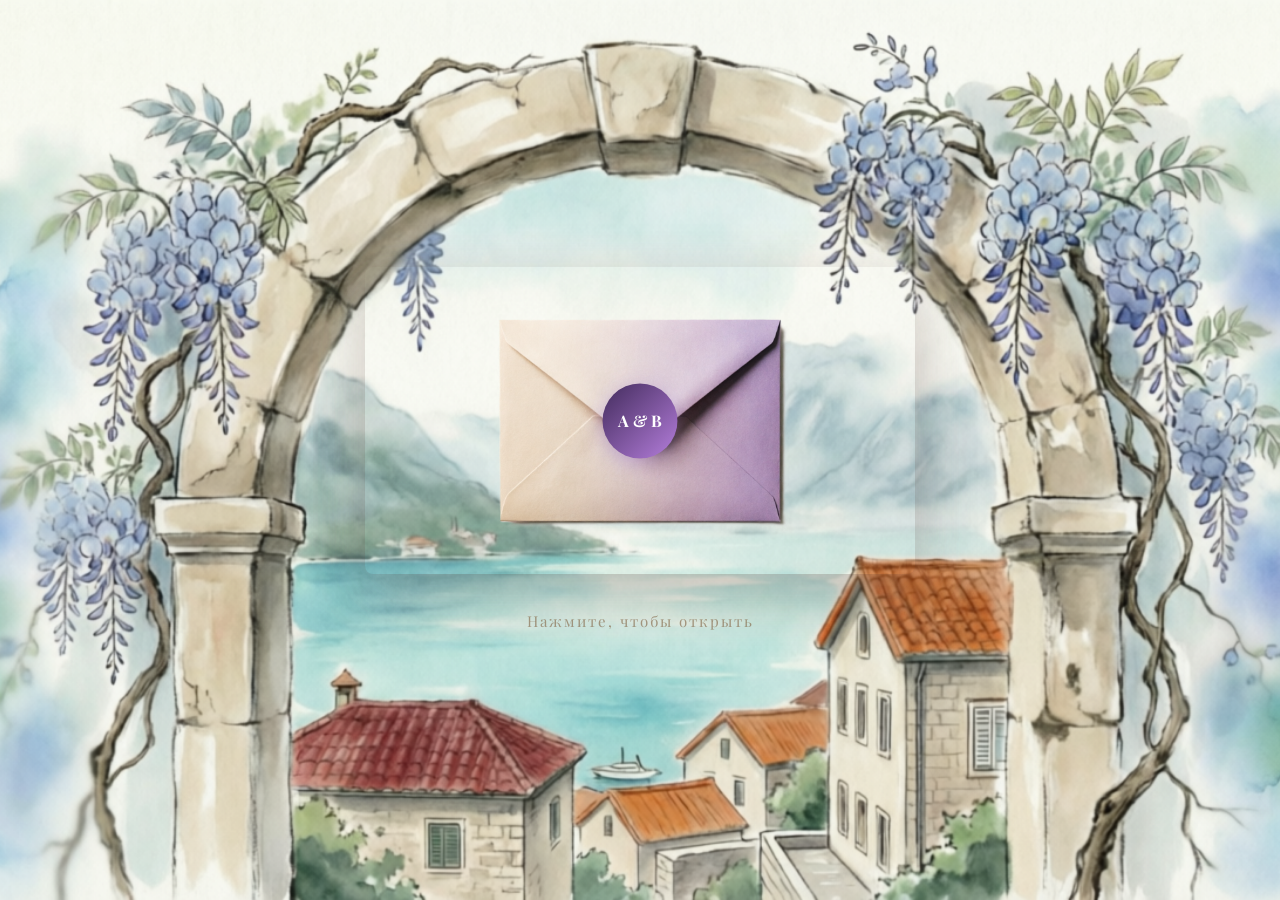
==== commit b724a946: "Fix" ====
--- a/envelope.html
+++ b/envelope.html
@@ -42,7 +42,7 @@
         <!-- Карточка-приглашение, которая появляется внутри конверта -->
         <div class="invitation-card" id="invitationCard">
             <img src="./images/envelope/invitation-picture.png" alt="Приглашение" class="invitation-picture">
-            <button class="btn-continue" id="btnContinue">Узнать подробнее ↓</button>
+            <button class="btn-continue" id="btnContinue">Узнать подробнее</button>
         </div>
     </div>
 
--- a/css/main.css
+++ b/css/main.css
@@ -163,10 +163,23 @@
 .envelope-hint.hide { opacity: 0; }
 
 .invitation-card {
-    position: absolute; top: 50%; left: 50%; transform: translate(-50%, -50%) scale(0.9);
-    width: 90%; max-width: 480px; background: rgba(255,255,255,0.97); padding: 40px 30px;
-    border-radius: 12px; box-shadow: 0 15px 60px rgba(93,64,55,0.3);
-    opacity: 0; visibility: hidden; transition: all 0.6s ease; z-index: 20; text-align: center;
+    position: absolute; 
+    top: 50%; 
+    left: 50%; 
+    transform: translate(-50%, -50%) scale(0.9);
+    width: 90%; 
+    max-width: 480px; 
+    background: var(--glass-bg);
+    backdrop-filter: var(--glass-blur);
+    border: var(--glass-border);
+    box-shadow: var(--glass-shadow);
+    padding: 40px 30px;
+    border-radius: 12px; 
+    opacity: 0; 
+    visibility: hidden; 
+    transition: all 0.6s ease; 
+    z-index: 20; 
+    text-align: center;
 }
 .invitation-card.show { opacity: 1; visibility: visible; transform: translate(-50%, -60%) scale(1); }
 .invitation-picture { max-width: 400px; width: 100%; border-radius: 8px; margin: 0 auto 25px; }
@@ -869,7 +882,7 @@
 
 .cta-title {
     font-family: var(--heading);
-    font-size: 33px;
+    font-size: 26px;
     font-style: italic;
     margin-bottom: 18px;
     font-weight: 700;
@@ -891,7 +904,7 @@
 @media (max-width: 768px) {
     .cta-gallery { padding: 50px 15px; }
     .cta-container { padding: 30px 22px; }
-    .cta-text { font-size: 15px; }
+    .cta-text { font-size: 14px; }
 }
 
 /* ============================================
@@ -1026,7 +1039,7 @@
     .game-title, .game-goal { font-size: clamp(13px, 3.5vw, 16px) !important; line-height: 1.3 !important; }
 }
 
-.game-container { position: relative !important; display: flex; flex-direction: column; align-items: center; gap: 10px; }
+.game-container { position: relative !important; display: flex; flex-direction: column; align-items: center; gap: 10px;}
 
 #gameStart {
     position: absolute !important; top: 50% !important; left: 50% !important;
@@ -1105,9 +1118,23 @@
    АДАПТИВНОСТЬ
    ============================================ */
 @media (max-width: 768px) {
-    .nav-links { display: none; position: absolute; top: 100%; left: 0; right: 0; background: rgba(245,240,232,0.98); flex-direction: column; padding: 20px; gap: 15px; box-shadow: 0 4px 10px rgba(0,0,0,0.1); }
+    .nav-links {
+        display: none;
+        position: absolute;
+        top: 100%;
+        left: 0;
+        right: 0;
+        background: rgba(245,240,232,0.98);
+        flex-direction: column;
+        padding: 20px;
+        gap: 15px;
+        box-shadow: 0 4px 10px rgba(0,0,0,0.1);
+    }
     .nav-links.active { display: flex; } .mobile-menu-toggle { display: block; }
-    .section { padding: 100px 20px 50px; } .hero h1 { font-size: 36px; } .date { font-size: 20px; } .section-title { font-size: 30px; }
+    .section { padding: 100px 20px 50px; }
+    .hero h1 { font-size: 36px; }
+    .date { font-size: 20px; }
+    .section-title { font-size: 30px; }
 
     .story-item { flex-direction: column !important; gap: 25px; margin-bottom: 50px; }
     .story-image .image-wrapper { width: 260px; height: 260px; }
@@ -1121,6 +1148,7 @@
     .envelope-img { width: 350px; } .envelope-seal { width: 55px; height: 55px; } .envelope-seal span { font-size: 13px; }
     .invitation-card { padding: 30px 20px; } .invitation-picture { max-width: 280px; }
 }
+
 @media (max-width: 480px) {
     .hero h1 { font-size: 28px; } .section-title { font-size: 26px; } .envelope-img { width: 280px; }
     .story-content { padding: 18px; } .story-content h3 { font-size: 22px; }
@@ -1377,3 +1405,50 @@
     color: var(--primary);
     font-weight: 700;
 }
+
+/* ============================================
+🔥 ИСПРАВЛЕНИЕ: УБИРАЕМ ПУСТОЕ МЕСТО ПОСЛЕ ИГРЫ
+============================================ */
+@media (max-width: 768px) {
+    /* 1. Убираем min-height: 100vh для секции игры */
+    #game.section {
+        min-height: auto !important;
+        padding-top: 80px !important;
+        padding-bottom: 10px !important;
+    }
+
+    /* 2. Убираем лишние отступы у контейнера игры */
+    #game .game-container {
+        margin-bottom: 0 !important;
+        gap: 5px !important;
+    }
+
+    /* 3. Сжимаем параллакс-галереи после игры */
+    #game ~ .parallax-gallery-section {
+        padding: 15px 0 20px !important;
+        min-height: auto !important;
+    }
+
+    /* 4. Убираем пустое пространство перед "Важные детали" */
+    #gifts.section {
+        padding-top: 60px !important;
+    }
+}
+
+/* ============================================
+🔥 УБИРАЕМ ПУСТОЕ МЕСТО МЕЖДУ ПЕСНЕЙ И НОСТАЛЬГИЕЙ
+============================================ */
+@media (max-width: 768px) {
+    /* 1. Убираем min-height: 100vh у блока с песней */
+    #songRequest.section {
+        min-height: auto !important;
+        padding-bottom: 15px !important;
+    }
+
+    /* 2. Убираем min-height: 100vh у "Минутки ностальгии" */
+    .cta-gallery.section {
+        min-height: auto !important;
+        padding-top: 135px !important;
+        padding-bottom: 30px !important;
+    }
+}
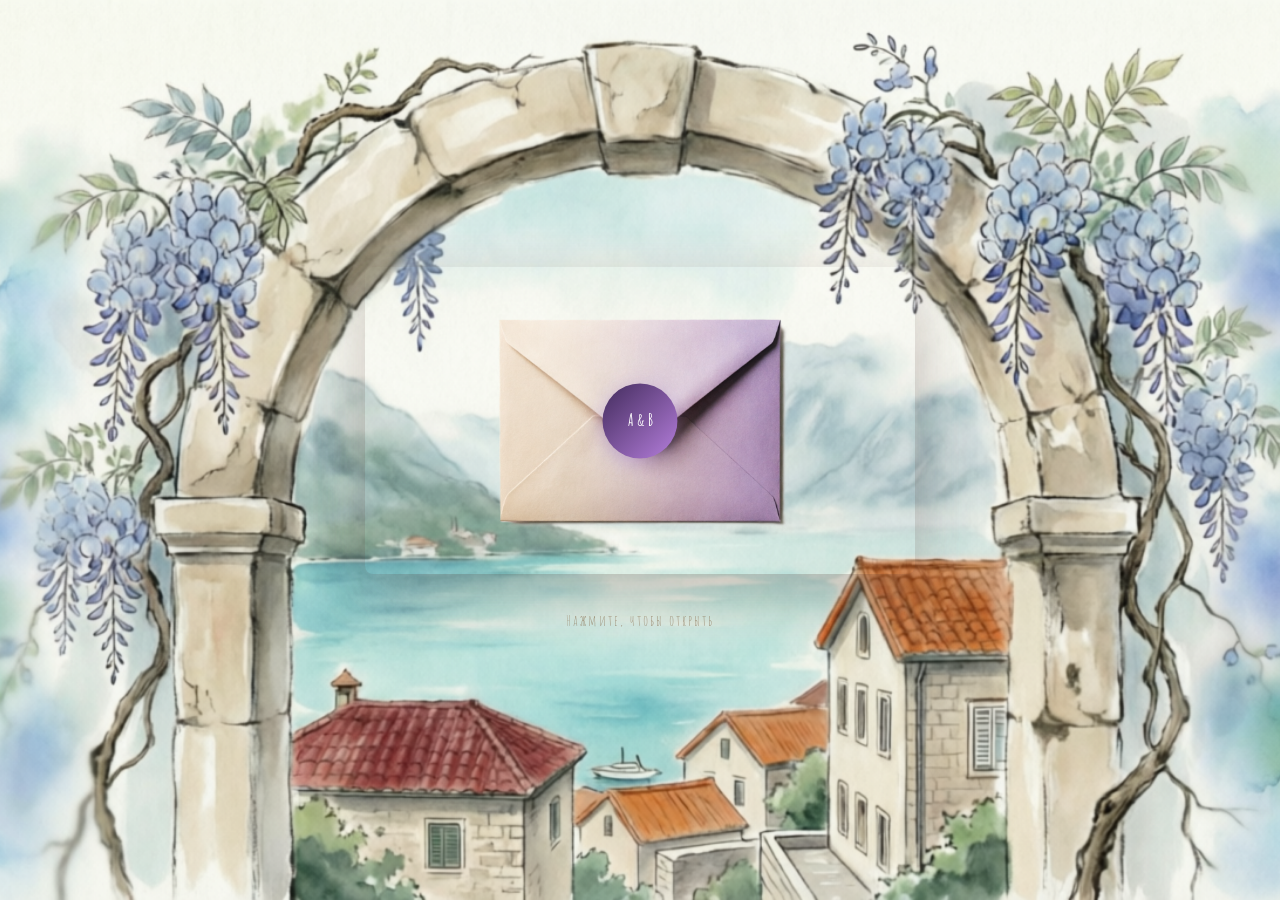
==== commit eb70f843: "Update" ====
--- a/envelope.html
+++ b/envelope.html
@@ -8,7 +8,7 @@
     <!-- Шрифты -->
     <link rel="preconnect" href="https://fonts.googleapis.com">
     <link rel="preconnect" href="https://fonts.gstatic.com" crossorigin>
-    <link href="https://fonts.googleapis.com/css2?family=Playfair+Display:ital,wght@0,400;0,600;0,700;1,400&family=Lato:wght@300;400;700&display=swap" rel="stylesheet">
+    <link href="https://fonts.googleapis.com/css2?family=Amatic SC:wght@400;700&family=Comfortaa:wght@300;400;500;700&display=swap" rel="stylesheet">
     
     <!-- Иконки -->
     <link rel="stylesheet" href="https://cdnjs.cloudflare.com/ajax/libs/font-awesome/6.2.0/css/all.min.css">
--- a/css/main.css
+++ b/css/main.css
@@ -10,19 +10,27 @@
     --olive: #6B7542;
     --pink: #E3B8B8;
     --green: #2D6A5A;
-    --heading: 'Playfair Display', serif;
-    --body: 'Lato', sans-serif;
-
-    /* 🔥 Единый «стеклянный» стиль для всех карточек */
+--heading: 'Amatic SC', cursive;
+--body: 'Comfortaa', cursive;
     --glass-bg: rgba(255, 255, 255, 0.1);
     --glass-border: 1px solid rgba(255, 255, 255, 0.3);
     --glass-shadow: 0 10px 40px rgba(93, 64, 55, 0.12);
     --glass-blur: blur(14px);
+    
+    /* ============================================
+       🎨 ТИПОГРАФИКА — МЕНЯЙТЕ ЗДЕСЬ, И ВСЁ ОБНОВИТСЯ
+       ============================================ */
+    --heading-color: #422b5c;      /* Черничный — для заголовков секций */
+    --subheading-color: #55357a;   /* Оливковый — для подзаголовков */
+    --body-color: #3E2723;         /* Тёмно-шоколадный — для основного текста */
+    
+    --heading-size: 42px;          /* Размер заголовков секций */
+    --subheading-size: 20px;       /* Размер подзаголовков */
+    --body-size: 12px;             /* Размер основного текста */
 }
 
 * { margin: 0; padding: 0; box-sizing: border-box; }
 html { scroll-behavior: smooth; }
-
 body {
     font-family: var(--body);
     color: var(--text);
@@ -30,7 +38,6 @@
     line-height: 1.6;
     overflow-x: hidden;
 }
-
 img { max-width: 100%; height: auto; display: block; }
 
 /* ============================================
@@ -49,20 +56,53 @@
     display: flex; justify-content: space-between; align-items: center;
 }
 .nav-logo { font-family: var(--heading); font-size: 20px; font-weight: 700; color: var(--text); }
-.nav-links { display: flex; list-style: none; gap: 10px; }
-.nav-links a { font-family: var(--heading); font-size: 14px; padding: 8px 5px !important; color: var(--text); text-decoration: none; transition: color 0.3s; }
+.nav-links { display: flex; list-style: none; gap: 30px; }
+.nav-links a { font-family: var(--heading); font-size: 19px; padding: 8px 5px !important; color: var(--text); text-decoration: none; transition: color 0.3s; }
 .nav-links a:hover { color: var(--primary); }
 .mobile-menu-toggle { display: none; background: none; border: none; cursor: pointer; padding: 8px; }
 .hamburger { display: block; width: 24px; height: 2px; background: var(--text); position: relative; }
 .hamburger::before, .hamburger::after { content: ''; position: absolute; width: 24px; height: 2px; background: var(--text); }
 .hamburger::before { top: -7px; } .hamburger::after { top: 7px; }
+.nav-logo-img {
+    height: 65px;
+    width: auto;
+    display: block;
+    object-fit: contain;
+}
 
 /* ============================================
    СЕКЦИИ & ФОН
    ============================================ */
-.section { position: relative; min-height: 100vh; padding: 120px 30px 60px; }
-.section-overlay { position: absolute; inset: 0; background: rgba(245, 240, 232, 0.3); z-index: 0; }
-.section-content { position: relative; z-index: 1; max-width: 1200px; margin: 0 auto; }
+.section { 
+    position: relative; 
+    min-height: 100vh; 
+    padding: 120px 30px 60px; 
+    overflow: hidden;
+}
+.section-overlay { 
+    position: absolute; 
+    inset: 0; 
+    background: rgba(245, 240, 232, 0.3); 
+    z-index: 1; 
+}
+.section-content { 
+    position: relative; 
+    z-index: 2; 
+    max-width: 1200px; 
+    margin: 0 auto; 
+}
+.section-bg-parallax {
+    position: absolute; 
+    inset: 0;
+    background-size: cover; 
+    background-repeat: no-repeat; 
+    background-attachment: fixed; 
+    background-position: center; 
+    opacity: 0.9;
+    z-index: 0;
+    -webkit-mask-image: linear-gradient(to bottom, transparent 0%, black 15%, black 85%, transparent 100%);
+    mask-image: linear-gradient(to bottom, transparent 0%, black 15%, black 85%, transparent 100%);
+}
 
 .hero {
     position: relative;
@@ -73,19 +113,47 @@
     transition: opacity 0.8s ease;
 }
 .hero.bg-faded { opacity: 0.25; }
-
-/* 🔥 СКРЫВАЕМ ДЕКОР С ГЛИЦИНИЕЙ */
-.wisteria-divider {
-    display: none !important;
+.wisteria-divider { display: none !important; }
+
+.perast-bg { background-image: url('../images/perast-bg.jpg'); opacity: 0.42; }
+.bg-story { background-image: url('../images/bg-story.jpg'); opacity: 0.42;}
+.bg-program { background-image: url('../images/bg-program.jpg'); opacity: 0.42;}
+.bg-footer { 
+    background-image: url('../images/bg-footer.jpg');
+    -webkit-mask-image: none !important; 
+    mask-image: none !important; 
+}
+#rsvp .bg-footer {
+    -webkit-mask-image: linear-gradient(to bottom, transparent 0%, black 15%) !important;
+    mask-image: linear-gradient(to bottom, transparent 0%, black 15%) !important;
+}
+.cta-gallery .bg-footer {
+    -webkit-mask-image: linear-gradient(to bottom, black 85%, transparent 100%) !important;
+    mask-image: linear-gradient(to bottom, black 85%, transparent 100%) !important;
+}
+#songRequest .bg-footer { 
+    -webkit-mask-image: none !important; 
+    mask-image: none !important; 
 }
 
 /* ============================================
    ЗАГОЛОВКИ & КНОПКИ
    ============================================ */
-.section-title { font-family: var(--heading); font-style: italic; font-size: 33px; color: var(--text); text-align: center; margin-bottom: 40px; }
-.section-subtitle { text-align: center; font-size: 17px; opacity: 0.8; margin-bottom: 30px; }
-
-/* 🔥 ЕДИНЫЙ СТИЛЬ КНОПОК (как в блоке с песней) */
+.section-title { 
+    font-family: var(--heading); 
+    font-style: italic; 
+    font-size: 33px; 
+    color: var(--text); 
+    text-align: center; 
+    margin-bottom: 40px; 
+}
+.section-subtitle { 
+    text-align: center; 
+    font-size: 17px; 
+    opacity: 0.8; 
+    margin-bottom: 30px; 
+}
+
 .btn {
     display: inline-block;
     padding: 15px 40px;
@@ -100,14 +168,9 @@
     transition: all 0.3s;
     box-shadow: 0 4px 15px rgba(155,126,209,0.3);
 }
-.btn:hover { transform: translateY(-2px); box-shadow: 0 6px 20px rgba(227, 184, 184, 0.55); }
-
-.btn-submit {
-    width: 100%;
-    font-size: 17px;
-    padding: 17px;
-    font-family: var(--heading);
-    font-weight: 600;
+.btn:hover { 
+    transform: translateY(-2px); 
+    box-shadow: 0 6px 20px rgba(227, 184, 184, 0.55); 
 }
 
 /* ============================================
@@ -126,42 +189,82 @@
     visibility: visible;
     transition: opacity 1s, visibility 1s;
 }
-.envelope-overlay.hidden { opacity: 0; visibility: hidden; pointer-events: none; }
-
-@media (max-width: 768px) {
-    .envelope-overlay {
-        background-image: url('../images/envelope/envelope-bg-mobile.png') !important;
-        background-position: center center !important;
-        background-size: cover !important;
-    }
-}
-
-.envelope-wrapper { position: relative; cursor: pointer; animation: gentleFloat 4s ease-in-out infinite; }
-@keyframes gentleFloat { 0%, 100% { transform: translateY(0); } 50% { transform: translateY(-15px); } }
-
-.envelope-img { width: 550px; max-width: 90vw; border-radius: 8px; box-shadow: 0 20px 60px rgba(93,64,55,0.3); transition: opacity 0.6s, transform 0.6s; }
-.envelope-open { position: absolute; top: 0; left: 0; opacity: 0; visibility: hidden; transform: scale(0.96); }
-.envelope-open.show { opacity: 1; visibility: visible; transform: scale(1); }
-.envelope-img.hide { opacity: 0; visibility: hidden; transform: scale(0.96); }
-
+.envelope-overlay.hidden { 
+    opacity: 0; 
+    visibility: hidden; 
+    pointer-events: none; 
+}
+.envelope-wrapper { 
+    position: relative; 
+    cursor: pointer; 
+    animation: gentleFloat 4s ease-in-out infinite; 
+}
+.envelope-img { 
+    width: 550px; 
+    max-width: 90vw; 
+    border-radius: 8px; 
+    box-shadow: 0 20px 60px rgba(93,64,55,0.3); 
+    transition: opacity 0.6s, transform 0.6s; 
+}
+.envelope-open { 
+    position: absolute; 
+    top: 0; 
+    left: 0; 
+    opacity: 0; 
+    visibility: hidden; 
+    transform: scale(0.96); 
+}
+.envelope-open.show { 
+    opacity: 1; 
+    visibility: visible; 
+    transform: scale(1); 
+}
+.envelope-img.hide { 
+    opacity: 0; 
+    visibility: hidden; 
+    transform: scale(0.96); 
+}
 .envelope-seal {
-    position: absolute; top: 50%; left: 50%; transform: translate(-50%, -50%);
-    width: 75px; height: 75px; background: linear-gradient(135deg, var(--primary), var(--secondary));
-    border-radius: 50%; display: flex; align-items: center; justify-content: center;
-    box-shadow: 0 5px 20px rgba(155,126,209,0.5); z-index: 10; transition: all 0.3s;
-}
-.envelope-seal span { font-family: var(--heading); font-size: 16px; color: white; font-weight: 700; }
-.envelope-seal.pulse { animation: sealPulse 2s ease-in-out infinite; }
-@keyframes sealPulse { 0%, 100% { transform: translate(-50%, -50%) scale(1); } 50% { transform: translate(-50%, -50%) scale(1.1); } }
-.envelope-seal.hide { opacity: 0; visibility: hidden; transform: translate(-50%, -50%) scale(0.5); }
-
+    position: absolute; 
+    top: 50%; 
+    left: 50%; 
+    transform: translate(-50%, -50%);
+    width: 75px; 
+    height: 75px; 
+    background: linear-gradient(135deg, var(--primary), var(--secondary));
+    border-radius: 50%; 
+    display: flex; 
+    align-items: center; 
+    justify-content: center;
+    box-shadow: 0 5px 20px rgba(155,126,209,0.5); 
+    z-index: 10; 
+    transition: all 0.3s;
+}
+.envelope-seal span { 
+    font-family: var(--heading); 
+    font-size: 16px; 
+    color: white; 
+    font-weight: 700; 
+}
+.envelope-seal.pulse { 
+    animation: sealPulse 2s ease-in-out infinite; 
+}
+.envelope-seal.hide { 
+    opacity: 0; 
+    visibility: hidden; 
+    transform: translate(-50%, -50%) scale(0.5); 
+}
 .envelope-hint {
-    margin-top: 35px; font-family: var(--heading); font-size: 15px; color: #8B7355;
-    letter-spacing: 2px; opacity: 0.7; animation: fadeInBounce 2s ease-in-out infinite; text-align: center;
-}
-@keyframes fadeInBounce { 0%, 100% { opacity: 0.4; } 50% { opacity: 1; } }
+    margin-top: 35px; 
+    font-family: var(--heading); 
+    font-size: 15px; 
+    color: #8B7355;
+    letter-spacing: 2px; 
+    opacity: 0.7; 
+    animation: fadeInBounce 2s ease-in-out infinite; 
+    text-align: center;
+}
 .envelope-hint.hide { opacity: 0; }
-
 .invitation-card {
     position: absolute; 
     top: 50%; 
@@ -181,43 +284,77 @@
     z-index: 20; 
     text-align: center;
 }
-.invitation-card.show { opacity: 1; visibility: visible; transform: translate(-50%, -60%) scale(1); }
-.invitation-picture { max-width: 400px; width: 100%; border-radius: 8px; margin: 0 auto 25px; }
+.invitation-card.show { 
+    opacity: 1; 
+    visibility: visible; 
+    transform: translate(-50%, -60%) scale(1); 
+}
+.invitation-picture { 
+    max-width: 400px; 
+    width: 100%; 
+    border-radius: 8px; 
+    margin: 0 auto 25px; 
+}
 .btn-continue {
-    padding: 16px 45px; background: linear-gradient(135deg, rgba(36, 44, 2, 0.5), rgba(227, 184, 184, 0.55));
-    color: var(--primary); border: none; border-radius: 30px; font-family: var(--heading); font-size: 17px;
-    cursor: pointer; transition: all 0.3s; box-shadow: 0 4px 15px rgba(155,126,209,0.3);
-}
-.btn-continue:hover { transform: translateY(-2px); box-shadow: 0 6px 20px rgba(227, 184, 184, 0.55); }
-
-@media (max-width: 768px) {
-    .envelope-wrapper { transform: scale(1.15); }
-    .envelope-img { width: 400px !important; max-width: 85vw !important; }
-    .envelope-seal { width: 45px !important; height: 45px !important; min-width: 45px !important; min-height: 45px !important; }
-    .envelope-seal span { font-size: 11px !important; }
-    .invitation-card { max-width: 520px !important; padding: 45px 35px !important; }
-    .invitation-picture { max-width: 440px !important; }
-    .btn-continue { padding: 18px 50px !important; font-size: 18px !important; }
-    .envelope-hint { font-size: 16px !important; margin-top: 40px !important; }
-}
-
-@media (max-width: 480px) {
-    .envelope-wrapper { transform: scale(1.1); }
-    .envelope-img { width: 350px !important; max-width: 90vw !important; }
-    .envelope-seal { width: 60px !important; height: 60px !important; font-size: 13px !important; }
-    .invitation-card { max-width: 450px !important; padding: 40px 30px !important; }
+    padding: 16px 45px; 
+    background: linear-gradient(135deg, rgba(36, 44, 2, 0.5), rgba(227, 184, 184, 0.55));
+    color: var(--primary); 
+    border: none; 
+    border-radius: 30px; 
+    font-family: var(--heading); 
+    font-size: 17px;
+    cursor: pointer; 
+    transition: all 0.3s; 
+    box-shadow: 0 4px 15px rgba(155,126,209,0.3);
+}
+.btn-continue:hover { 
+    transform: translateY(-2px); 
+    box-shadow: 0 6px 20px rgba(227, 184, 184, 0.55); 
+}
+
+@keyframes gentleFloat { 
+    0%, 100% { transform: translateY(0); } 
+    50% { transform: translateY(-15px); } 
+}
+@keyframes sealPulse { 
+    0%, 100% { transform: translate(-50%, -50%) scale(1); } 
+    50% { transform: translate(-50%, -50%) scale(1.1); } 
+}
+@keyframes fadeInBounce { 
+    0%, 100% { opacity: 0.4; } 
+    50% { opacity: 1; } 
 }
 
 /* ============================================
    ГЛАВНЫЙ ЭКРАН
    ============================================ */
-.hero-content { position: relative; z-index: 2; padding: 60px 30px; text-align: center; }
-.hero h1 { font-family: var(--heading); font-size: 64px; font-weight: 400; font-style: italic; margin-bottom: 15px; }
-.date { font-family: var(--heading); font-size: 26px; letter-spacing: 3px; margin-bottom: 8px; }
-.location-subtitle { font-size: 17px; opacity: 0.8; margin-bottom: 35px; }
-
-/* ============================================
-   ТАЙМЕР ОБРАТНОГО ОТСЧЕТА (В ГЛАВНОМ ЭКРАНЕ)
+.hero-content { 
+    position: relative; 
+    z-index: 2; 
+    padding: 60px 30px; 
+    text-align: center; 
+}
+.hero h1 { 
+    font-family: var(--heading); 
+    font-size: 63px; 
+    font-weight: 400; 
+    margin-bottom: 15px; 
+    text-shadow: 0.5px 0 0 currentColor, -0.5px 0 0 currentColor;
+}
+.date { 
+    font-family: var(--heading); 
+    font-size: 26px; 
+    letter-spacing: 3px; 
+    margin-bottom: 8px; 
+}
+.location-subtitle { 
+    font-size: 17px; 
+    opacity: 0.8; 
+    margin-bottom: 35px; 
+}
+
+/* ============================================
+   ТАЙМЕР ОБРАТНОГО ОТСЧЕТА
    ============================================ */
 .hero-countdown {
     display: flex;
@@ -227,14 +364,12 @@
     margin-top: 50px;
     padding: 0 20px;
 }
-
 .countdown-item {
     display: flex;
     flex-direction: column;
     align-items: center;
     text-align: center;
 }
-
 .countdown-value {
     font-family: var(--heading);
     font-size: 56px;
@@ -244,7 +379,6 @@
     min-width: 80px;
     letter-spacing: 2px;
 }
-
 .countdown-label {
     font-family: var(--body);
     font-size: 14px;
@@ -255,81 +389,9 @@
     letter-spacing: 1px;
 }
 
-/* Мобильная версия */
-@media (max-width: 768px) {
-    .hero-countdown {
-        gap: 25px;
-        margin-top: 40px;
-    }
-    
-    .countdown-value {
-        font-size: 42px;
-        min-width: 60px;
-    }
-    
-    .countdown-label {
-        font-size: 12px;
-        margin-top: 6px;
-    }
-}
-
-@media (max-width: 480px) {
-    .hero-countdown {
-        gap: 18px;
-        margin-top: 35px;
-    }
-    
-    .countdown-value {
-        font-size: 32px;
-        min-width: 45px;
-    }
-    
-    .countdown-label {
-        font-size: 11px;
-    }
-}
-
-/* ============================================
-   НАША ИСТОРИЯ (с исправленным фоном!)
-   ============================================ */
-
-
-   /* ✅ НОВЫЙ БЛОК — СЕРДЦА БЕЗ ФОНА, ПОВЕРХ ЛИНИИ, С ПУЛЬСАЦИЕЙ */
-.story-item::after {
-    content: '❤';
-    position: absolute;
-    left: 50%;
-    top: 50%;
-    transform: translate(-50%, -50%);
-    font-size: 28px;
-    color: var(--primary);
-    
-    /* 🔥 ПОЛНОСТЬЮ УБИРАЕМ ФОН И КРУГ */
-    background: transparent !important;
-    padding: 0 !important;
-    border-radius: 0 !important;
-    border: none !important;
-    
-    /* 🔥 ПОВЕРХ ЛИНИИ (у линии z-index: 1) */
-    z-index: 10 !important;
-    
-    /* 🔥 ПУЛЬСАЦИЯ */
-    animation: pulseHeart 2s ease-in-out infinite !important;
-    filter: drop-shadow(0 3px 8px rgba(155,126,209,0.6));
-}
-
-/* 🔥 Ключевые кадры пульсации (на случай, если их нет выше) */
-@keyframes pulseHeart {
-    0%, 100% { transform: translate(-50%, -50%) scale(1); }
-    50% { transform: translate(-50%, -50%) scale(1.3); }
-}
-
-@keyframes pulseHeart {
-    0%, 100% { transform: translate(-50%, -50%) scale(1); }
-    50% { transform: translate(-50%, -50%) scale(1.3); }
-}
-
-
+/* ============================================
+   НАША ИСТОРИЯ
+   ============================================ */
 .story-timeline {
     position: relative;
     max-width: 1100px;
@@ -337,7 +399,6 @@
     padding-bottom: 60px !important;
     overflow: visible !important;
 }
-
 .story-timeline::before {
     content: '';
     position: absolute;
@@ -355,37 +416,64 @@
     z-index: 1;
     border-radius: 2px;
 }
-
-.story-item:last-child { margin-bottom: 0 !important; }
-
-@media (max-width: 768px) {
-    .story-timeline { padding-bottom: 40px !important; }
-    .story-timeline::before { left: 25px; top: 15px; bottom: -30px !important; width: 2px; }
-    .story-item { padding-left: 60px !important; margin-bottom: 30px !important; }
-    .story-item:last-child { margin-bottom: 0 !important; }
-    .story-item::after { left: 25px !important; top: 20px !important; }
-}
-
 .story-item {
-    display: flex; align-items: center; justify-content: center; gap: 50px;
-    margin-bottom: 70px; opacity: 0; transform: translateY(60px);
-    transition: all 1s cubic-bezier(0.4, 0, 0.2, 1); position: relative;
-}
-.story-item.revealed { opacity: 1; transform: translateY(0); }
-
+    display: flex; 
+    align-items: center; 
+    justify-content: center; 
+    gap: 50px;
+    margin-bottom: 70px; 
+    opacity: 0; 
+    transform: translateY(60px);
+    transition: all 1s cubic-bezier(0.4, 0, 0.2, 1); 
+    position: relative;
+    z-index: 10 !important;
+}
+.story-item.revealed { 
+    opacity: 1; 
+    transform: translateY(0); 
+}
 .story-item:nth-child(1).revealed { transition-delay: 0.1s; }
 .story-item:nth-child(2).revealed { transition-delay: 0.25s; }
 .story-item:nth-child(3).revealed { transition-delay: 0.4s; }
 .story-item:nth-child(4).revealed { transition-delay: 0.55s; }
 .story-item:nth-child(5).revealed { transition-delay: 0.7s; }
 .story-item:nth-child(6).revealed { transition-delay: 0.85s; }
-
-
-
-.story-image, .story-content { flex: 1; max-width: 420px; z-index: 2; }
-
+.story-item:last-child { 
+    margin-bottom: 0 !important; 
+}
+.story-item:nth-child(even) { 
+    flex-direction: row-reverse; 
+}
+.story-item::after {
+    content: '❤';
+    position: absolute;
+    left: 50%;
+    top: 50%;
+    transform: translate(-50%, -50%);
+    font-size: 28px;
+    color: var(--primary);
+    background: transparent !important;
+    padding: 0 !important;
+    border-radius: 0 !important;
+    border: none !important;
+    z-index: 100 !important;
+    animation: pulseHeart 2s ease-in-out infinite !important;
+    filter: drop-shadow(0 3px 8px rgba(155,126,209,0.6));
+}
+
+@keyframes pulseHeart {
+    0%, 100% { transform: translate(-50%, -50%) scale(1); }
+    50% { transform: translate(-50%, -50%) scale(1.3); }
+}
+
+.story-image, .story-content { 
+    flex: 1; 
+    max-width: 420px; 
+    z-index: 2; 
+}
 .story-image .image-wrapper {
-    width: 250px; height: 250px; 
+    width: 150px; 
+    height: 150px; 
     border-radius: 50%;
     border: 1px solid rgba(22, 11, 43, 0.589); 
     box-shadow: 0 15px 50px rgba(93,64,55,0.2);
@@ -393,10 +481,15 @@
     margin: 0 auto; 
     backdrop-filter: var(--glass-blur);
 }
-.story-image img { width: 100%; height: 100%; object-fit: cover; transition: transform 0.5s; }
-.story-image:hover img { transform: scale(1.2); }
-
-/* 🔥 ИСПРАВЛЕНИЕ: добавлен background, чтобы blur работал сразу */
+.story-image img { 
+    width: 100%; 
+    height: 100%; 
+    object-fit: cover; 
+    transition: transform 0.5s; 
+}
+.story-image:hover img { 
+    transform: scale(1.2); 
+}
 .story-content {
     padding: 30px;
     border-radius: 16px;
@@ -406,41 +499,30 @@
     box-shadow: var(--glass-shadow);
 }
 .story-date {
-    font-family: var(--heading); font-size: 18px; color: #6B4E71;
-    font-weight: 700; margin-bottom: 15px; display: inline-block;
-    padding-bottom: 10px; border-bottom: 2px solid #6B4E71;
-}
-.story-content h3 { font-family: var(--heading); font-size: 16px; margin-bottom: 15px; line-height: 1.3; }
-.story-content p { font-size: 13px; line-height: 1.8; opacity: 0.9; }
-
-.story-item:nth-child(even) { flex-direction: row-reverse; }
-
-/* ============================================
-   ЕДИНЫЙ «СТЕКЛЯННЫЙ» СТИЛЬ ДЛЯ КАРТОЧЕК
-   (Место, Атмосфера, Важные детали)
-   ============================================ */
-.unified-glass-card {
-    background: var(--glass-bg);
-    backdrop-filter: var(--glass-blur);
-    -webkit-backdrop-filter: var(--glass-blur);
-    border: var(--glass-border);
-    border-radius: 16px;
-    box-shadow: var(--glass-shadow);
-    transition: transform 0.3s ease, box-shadow 0.3s ease;
-}
-.unified-glass-card:hover {
-    transform: translateY(-4px);
-    box-shadow: 0 14px 45px rgba(93, 64, 55, 0.18);
+    font-family: var(--heading); 
+    font-size: 18px; 
+    color: #6B4E71;
+    font-weight: 700; 
+    margin-bottom: 15px; 
+    display: inline-block;
+    padding-bottom: 10px; 
+    border-bottom: 2px solid #6B4E71;
+}
+.story-content h3 { 
+    font-family: var(--heading); 
+    font-size: 16px; 
+    margin-bottom: 15px; 
+    line-height: 1.3; 
+}
+.story-content p { 
+    font-size: 13px; 
+    line-height: 1.8; 
+    opacity: 0.9; 
 }
 
 /* ============================================
    МЕСТО ПРОВЕДЕНИЯ
    ============================================ */
-.location-section {
-    padding: 70px 0 80px;
-    background: linear-gradient(180deg, var(--bg) 0%, var(--cream) 100%);
-}
-
 .location-wrapper {
     display: grid;
     grid-template-columns: 1.1fr 0.9fr;
@@ -449,64 +531,62 @@
     margin: 40px auto 0;
     align-items: center;
 }
-
 .location-video {
     border-radius: 20px;
     overflow: hidden;
 }
-
 .venue-video {
     width: 100%;
     display: block;
     aspect-ratio: 16/9;
     object-fit: cover;
 }
-
-.video-caption {
-    padding: 12px 16px;
-    text-align: center;
-    font-family: var(--heading);
-    font-size: 14px;
-    color: var(--text);
-    margin: 0;
-}
-
 .location-info {
     display: flex;
     flex-direction: column;
     gap: 14px;
 }
-
-/* 🔥 ЕДИНЫЙ СТИЛЬ для location-card */
 .location-card {
     display: flex;
     align-items: flex-start;
     gap: 14px;
     padding: 18px 22px;
-    background: var(--glass-bg);
-    backdrop-filter: var(--glass-blur);
-    -webkit-backdrop-filter: var(--glass-blur);
-    border: var(--glass-border);
+    background: linear-gradient(135deg, rgba(36, 44, 2, 0.3), rgba(227, 184, 184, 0.35)) !important;
+    backdrop-filter: blur(10px);
+    -webkit-backdrop-filter: blur(10px);
+    border: 1px solid rgba(255, 255, 255, 0.2);
     border-radius: 16px;
-    box-shadow: var(--glass-shadow);
     transition: all 0.3s ease;
 }
 .location-card:hover {
-    transform: translateX(4px);
-    box-shadow: 0 14px 45px rgba(93, 64, 55, 0.18);
-}
-
-.card-icon { width: 50px; height: 50px; line-height: 1.2; flex-shrink: 0; margin-top: 2px; }
-.card-content h4 {
+    transform: translateY(-4px);
+    box-shadow: 0 10px 30px rgba(93, 64, 55, 0.2);
+}
+.location-card h4 {
     font-family: var(--heading);
     font-size: 17px;
     font-weight: 600;
-    color: var(--primary);
+    color: var(--primary) !important;
     margin: 0 0 5px;
 }
-.card-content p { font-size: 14px; line-height: 1.5; color: var(--text); margin: 0 0 6px; }
-.card-content strong { color: var(--primary); font-weight: 700; }
-
+.location-card p {
+    font-size: 14px; 
+    line-height: 1.5; 
+    color: var(--text) !important; 
+    margin: 0 0 6px;
+    opacity: 0.95;
+}
+.card-icon { 
+    width: 50px; 
+    height: 50px; 
+    line-height: 1.2; 
+    flex-shrink: 0; 
+    margin-top: 2px; 
+}
+.card-content strong { 
+    color: var(--primary); 
+    font-weight: 700; 
+}
 .map-link {
     display: inline-flex;
     align-items: center;
@@ -520,25 +600,20 @@
     border-radius: 18px;
     transition: all 0.3s ease;
 }
-.map-link:hover { background: #4c5330; color: #fff; transform: translateY(-1px); }
-
-@media (max-width: 850px) {
-    .location-wrapper { grid-template-columns: 1fr; gap: 25px; }
-    .location-video { order: -1; }
-    .location-card { padding: 14px 16px; }
-    .card-content h4 { font-size: 16px; }
-    .card-content p { font-size: 13px; }
-}
-
-/* ============================================
-   АТМОСФЕРА И НАПИТКИ (унифицировано)
+.map-link:hover { 
+    background: #4c5330; 
+    color: #fff; 
+    transform: translateY(-1px); 
+}
+
+/* ============================================
+   АТМОСФЕРА И НАПИТКИ
    ============================================ */
 .location-features {
     max-width: 1150px;
     margin: 50px auto 0;
     text-align: center;
 }
-
 .features-title {
     font-family: var(--heading);
     font-size: 28px;
@@ -546,64 +621,79 @@
     margin-bottom: 30px;
     font-weight: 600;
 }
-
 .features-grid {
     display: grid;
     grid-template-columns: repeat(2, 1fr);
     gap: 20px;
 }
-
-/* 🔥 ЕДИНЫЙ СТИЛЬ */
 .feature-card {
     padding: 28px 24px;
-    background: var(--glass-bg);
-    backdrop-filter: var(--glass-blur);
-    -webkit-backdrop-filter: var(--glass-blur);
-    border: var(--glass-border);
+    background: linear-gradient(135deg, rgba(36, 44, 2, 0.3), rgba(227, 184, 184, 0.35)) !important;
+    backdrop-filter: blur(10px);
+    -webkit-backdrop-filter: blur(10px);
+    border: 1px solid rgba(255, 255, 255, 0.2);
     border-radius: 16px;
-    box-shadow: var(--glass-shadow);
-    text-align: left;
+    text-align: center !important;
     transition: transform 0.3s ease, box-shadow 0.3s ease;
 }
 .feature-card:hover {
     transform: translateY(-4px);
-    box-shadow: 0 14px 45px rgba(93, 64, 55, 0.18);
-}
-
-.feature-icon { width: 150px; height: 150px; margin-bottom: 12px; line-height: 1; }
+    box-shadow: 0 10px 30px rgba(93, 64, 55, 0.2);
+}
 .feature-card h4 {
     font-family: var(--heading);
     font-size: 20px;
-    color: var(--primary);
+    color: var(--primary) !important;
     margin-bottom: 10px;
     font-weight: 600;
-}
-.feature-card p { font-size: 13px; line-height: 1.6; color: var(--text); opacity: 0.9; margin: 0; }
-
-@media (max-width: 768px) {
-    .location-features { margin-top: 30px; }
-    .features-title { font-size: 24px; margin-bottom: 25px; }
-    .features-grid { grid-template-columns: 1fr; gap: 16px; }
-    .feature-card { padding: 22px 18px; }
-    .feature-card h4 { font-size: 18px; }
-}
-
-/* ============================================
-   ПРОГРАММА ВЕЧЕРА (с исправленным фоном!)
-   ============================================ */
-.timeline-section { position: relative; }
-.vertical-timeline { max-width: 750px; margin: 0 auto; position: relative; padding-left: 60px; }
+    text-align: center !important;
+}
+.feature-card p { 
+    font-size: 13px; 
+    line-height: 1.6; 
+    color: var(--text) !important; 
+    opacity: 0.95;
+    margin: 0; 
+}
+.feature-icon { 
+    width: 150px; 
+    height: 150px; 
+    margin: 0 auto 12px !important; 
+    line-height: 1;
+    display: block !important;
+}
+
+/* ============================================
+   ПРОГРАММА ВЕЧЕРА
+   ============================================ */
+.vertical-timeline { 
+    max-width: 750px; 
+    margin: 0 auto; 
+    position: relative; 
+    padding-left: 60px; 
+}
 .vertical-timeline::before {
-    content: ''; position: absolute; left: 20px; top: 0; bottom: 0;
-    width: 3px; background: linear-gradient(to bottom, var(--primary), var(--secondary));
-    opacity: 0.3; border-radius: 3px;
+    content: ''; 
+    position: absolute; 
+    left: 20px; 
+    top: 0; 
+    bottom: 0;
+    width: 3px; 
+    background: linear-gradient(to bottom, var(--primary), var(--secondary));
+    opacity: 0.3; 
+    border-radius: 3px;
 }
 .timeline-item {
-    margin-bottom: 35px; opacity: 0; transform: translateX(-40px) scale(0.95);
-    transition: all 1.2s cubic-bezier(0.4, 0, 0.2, 1); position: relative;
-}
-.timeline-item.revealed { opacity: 1; transform: translateX(0) scale(1); }
-
+    margin-bottom: 35px; 
+    opacity: 0; 
+    transform: translateX(-40px) scale(0.95);
+    transition: all 1.2s cubic-bezier(0.4, 0, 0.2, 1); 
+    position: relative;
+}
+.timeline-item.revealed { 
+    opacity: 1; 
+    transform: translateX(0) scale(1); 
+}
 .timeline-item:nth-child(1).revealed { transition-delay: 0.15s; }
 .timeline-item:nth-child(2).revealed { transition-delay: 0.3s; }
 .timeline-item:nth-child(3).revealed { transition-delay: 0.45s; }
@@ -612,18 +702,30 @@
 .timeline-item:nth-child(6).revealed { transition-delay: 0.9s; }
 .timeline-item:nth-child(7).revealed { transition-delay: 1.05s; }
 .timeline-item:nth-child(8).revealed { transition-delay: 1.2s; }
-
 .timeline-item::before {
-    content: ''; position: absolute; left: -48px; top: 25px;
-    width: 18px; height: 18px; background: linear-gradient(135deg, #6B7542, #E3B8B8);
-    border-radius: 50%; border: 4px solid var(--bg); box-shadow: 0 0 0 4px rgba(107, 117, 66, 0.2);
-    z-index: 2; animation: pulseDot 2s ease-in-out infinite;
-}
-@keyframes pulseDot { 0%, 100% { transform: scale(1); opacity: 1; } 50% { transform: scale(1.2); opacity: 0.8; } }
-
-/* 🔥 ИСПРАВЛЕНИЕ: добавлен background, чтобы blur работал сразу */
+    content: ''; 
+    position: absolute; 
+    left: -48px; 
+    top: 25px;
+    width: 18px; 
+    height: 18px; 
+    background: linear-gradient(135deg, #6B7542, #E3B8B8);
+    border-radius: 50%; 
+    border: 4px solid var(--bg); 
+    box-shadow: 0 0 0 4px rgba(107, 117, 66, 0.2);
+    z-index: 2; 
+    animation: pulseDot 2s ease-in-out infinite;
+}
+
+@keyframes pulseDot { 
+    0%, 100% { transform: scale(1); opacity: 1; } 
+    50% { transform: scale(1.2); opacity: 0.8; } 
+}
+
 .event-wrapper {
-    display: flex; align-items: flex-start; gap: 22px;
+    display: flex; 
+    align-items: flex-start; 
+    gap: 22px;
     padding: 25px;
     border-radius: 16px;
     background: var(--glass-bg);
@@ -633,11 +735,26 @@
     box-shadow: var(--glass-shadow);
     transition: transform 0.3s, box-shadow 0.3s;
 }
-.event-wrapper:hover { transform: translateY(-4px); box-shadow: 0 14px 45px rgba(93, 64, 55, 0.18); }
-.event-icon { width: 55px; height: 55px; flex-shrink: 0; filter: drop-shadow(0 2px 8px rgba(155,126,209,0.3)); }
-.event-content h3 { font-family: var(--heading); font-size: 21px; margin-bottom: 10px; }
-.event-content p { font-size: 15px; opacity: 0.85; line-height: 1.7; }
-
+.event-wrapper:hover { 
+    transform: translateY(-4px); 
+    box-shadow: 0 14px 45px rgba(93, 64, 55, 0.18); 
+}
+.event-icon { 
+    width: 55px; 
+    height: 55px; 
+    flex-shrink: 0; 
+    filter: drop-shadow(0 2px 8px rgba(155,126,209,0.3)); 
+}
+.event-content h3 { 
+    font-family: var(--heading); 
+    font-size: 21px; 
+    margin-bottom: 10px; 
+}
+.event-content p { 
+    font-size: 15px; 
+    opacity: 0.85; 
+    line-height: 1.7; 
+}
 .program-subtitle {
     text-align: center !important;
     font-family: var(--heading) !important;
@@ -650,84 +767,100 @@
     line-height: 1.5 !important;
 }
 
-@media (max-width: 768px) {
-    .program-subtitle { font-size: 14px !important; margin: -30px auto 25px !important; padding: 0 20px !important; }
-}
-
-/* ============================================
-   ВАЖНЫЕ ДЕТАЛИ (унифицировано)
+/* ============================================
+   ВАЖНЫЕ ДЕТАЛИ
    ============================================ */
 .gifts-container {
     display: grid;
     grid-template-columns: 1fr 1fr;
     gap: 40px;
-    align-items: center;
+    align-items: stretch !important;
     max-width: 1000px;
     margin: 0 auto;
 }
-
-.gifts-text { padding: 15px; }
-
-.gifts-intro {
+.gifts-text { 
+    padding: 15px;
+    display: flex !important;
+    flex-direction: column !important;
+    justify-content: flex-start !important;
+    align-items: stretch !important;
+    gap: 18px !important;
+    height: 100% !important;
+}
+.gifts-intro-centered {
     font-family: var(--heading);
-    font-size: 22px;
+    font-size: 15px;
     color: var(--primary);
-    margin-bottom: 20px;
+    margin: 25px auto 35px !important;
     font-weight: 600;
-}
-
-.gifts-text p { text-align: center; font-size: 13px; line-height: 1.7; margin-bottom: 15px; opacity: 0.9; }
-
-/* 🔥 ЕДИНЫЙ СТИЛЬ для info-block */
+    text-align: center;
+    max-width: 700px;
+    line-height: 1.5;
+}
 .info-block {
-    margin-top: 18px;
+    margin-top: 0 !important;
     padding: 22px 24px;
-    background: var(--glass-bg);
-    backdrop-filter: var(--glass-blur);
-    -webkit-backdrop-filter: var(--glass-blur);
-    border: var(--glass-border);
+    background: linear-gradient(135deg, rgba(36, 44, 2, 0.3), rgba(227, 184, 184, 0.35)) !important;
+    backdrop-filter: blur(10px);
+    -webkit-backdrop-filter: blur(10px);
+    border: 1px solid rgba(255, 255, 255, 0.2);
     border-radius: 16px;
-    box-shadow: var(--glass-shadow);
     transition: transform 0.3s ease, box-shadow 0.3s ease;
 }
 .info-block:hover {
     transform: translateX(5px);
     box-shadow: 0 14px 45px rgba(93, 64, 55, 0.18);
 }
-
 .info-block-title {
     text-align: center;
     font-family: var(--heading);
     font-size: 15px;
-    color: var(--primary);
+    color: var(--primary) !important;
     margin-bottom: 12px;
     font-weight: 600;
 }
-.info-block-text { font-size: 15px; line-height: 1.7; margin-bottom: 0; opacity: 0.9; }
-
-@media (max-width: 768px) {
-    .gifts-container { grid-template-columns: 1fr; text-align: center; gap: 30px; }
-    .gifts-text p { font-size: 14px; }
-    .info-block { padding: 18px 20px; margin-top: 14px; }
-    .info-block-title { font-size: 18px; }
-    .info-block-text { font-size: 14px; }
-}
-
-#gifts .section-title { margin-bottom: 25px !important; }
-#gifts .gifts-intro { margin-bottom: 15px !important; text-align: center; font-size: 15px;}
-#gifts .info-block:first-of-type { margin-top: 10px !important; }
-
-@media (max-width: 768px) {
-    #gifts .section-title { margin-bottom: 5px !important; }
-    #gifts .gifts-intro { margin-bottom: 5px !important; }
-    #gifts .info-block { margin-top: 5px !important; }
-    #gifts .info-block:first-of-type { margin-top: 8px !important; }
-    #gifts .info-block + .info-block { margin-top: 12px !important; }
+.info-block-text { 
+    font-size: 15px; 
+    line-height: 1.7; 
+    margin-bottom: 0; 
+    opacity: 0.95;
+}
+
+#gifts .section-title { 
+    margin-bottom: 25px !important; 
 }
 
 /* ============================================
    ПАЛИТРА БУКЕТА
    ============================================ */
+.bouquet-wrapper {
+    display: flex;
+    flex-direction: column;
+    align-items: center;
+    justify-content: center;
+    width: 100%;
+    max-width: 600px;
+    margin: 0 auto;
+    text-align: center;
+}
+.bouquet-wrapper .gifts-image {
+    width: 100%;
+    max-width: 420px !important;
+    margin: 0 auto;
+    display: flex;
+    justify-content: center;
+    align-items: center;
+}
+.bouquet-wrapper .gifts-image img {
+    max-width: 100%;
+    height: auto;
+}
+.bouquet-wrapper .bouquet-hint {
+    margin-top: 18px;
+    width: 100%;
+    max-width: 500px;
+}
+
 .gifts-image {
     position: relative;
     display: inline-block;
@@ -737,7 +870,12 @@
     -webkit-tap-highlight-color: transparent;
     touch-action: manipulation;
 }
-.wc-bouquet-bg { width: 100%; height: auto; display: block; -webkit-user-drag: none; }
+.wc-bouquet-bg { 
+    width: 100%; 
+    height: auto; 
+    display: block; 
+    -webkit-user-drag: none; 
+}
 .wc-bouquet-bubble {
     position: absolute;
     height: auto;
@@ -779,107 +917,162 @@
     border: 1px solid rgba(0,0,0,0.05);
     min-width: 130px;
 }
-.wc-bouquet-bubble:hover::after, .wc-bouquet-bubble.active::after { opacity: 1; visibility: visible; }
-
-@media (max-width: 768px) {
-    .wc-bouquet-bubble::after { font-size: 13px; padding: 8px 14px; min-width: 110px; }
-}
-
-/* ============================================
-   RSVP ФОРМА (стеклянный стиль)
-   ============================================ */
-.rsvp-form { max-width: 680px; margin: 0 auto; }
-
-/* 🔥 СТЕКЛЯННЫЙ СТИЛЬ */
+.wc-bouquet-bubble:hover::after, .wc-bouquet-bubble.active::after { 
+    opacity: 1; 
+    visibility: visible; 
+}
+
+.bouquet-hint {
+    max-width: 600px;
+    margin: 18px auto 0;
+    padding: 12px 22px;
+    background: rgba(255, 255, 255, 0.3);
+    backdrop-filter: blur(14px);
+    -webkit-backdrop-filter: blur(14px);
+    border: 1px solid rgba(255, 255, 255, 0.3);
+    border-radius: 30px;
+    text-align: center;
+    font-family: var(--body);
+    font-size: 11px;
+    color: var(--primary);
+    font-style: italic;
+    box-shadow: 0 4px 15px rgba(93, 64, 55, 0.08);
+    display: flex;
+    align-items: center;
+    justify-content: center;
+    gap: 8px;
+    animation: hintPulse 3s ease-in-out infinite;
+}
+.bouquet-hint-icon {
+    font-size: 18px;
+    font-style: normal;
+    filter: drop-shadow(0 2px 4px rgba(155, 126, 209, 0.4));
+}
+
+@keyframes hintPulse {
+    0%, 100% { opacity: 0.85; transform: scale(1); }
+    50% { opacity: 1; transform: scale(1.02); }
+}
+
+/* ============================================
+   RSVP ФОРМА
+   ============================================ */
+.rsvp-form { 
+    max-width: 680px; 
+    margin: 0 auto; 
+}
 .form-card {
     padding: 40px 38px;
     border-radius: 20px;
-    background: var(--glass-bg);
-    backdrop-filter: var(--glass-blur);
-    -webkit-backdrop-filter: var(--glass-blur);
-    border: var(--glass-border);
-    box-shadow: var(--glass-shadow);
-}
-
-.form-group { margin-bottom: 22px; }
-.form-group label { display: block; font-family: var(--heading); font-size: 15px; font-weight: 700; margin-bottom: 10px; color: var(--primary); }
+    background: rgba(255, 255, 255, 0.3) !important;
+    backdrop-filter: blur(14px) !important;
+    -webkit-backdrop-filter: blur(14px) !important;
+    border: 1px solid rgba(255, 255, 255, 0.3) !important;
+    border-top: none !important;
+    border-radius: 0 0 20px 20px !important;
+    box-shadow: 0 10px 40px rgba(93, 64, 55, 0.12) !important;
+}
+.form-group { 
+    margin-bottom: 22px; 
+}
+.form-group label { 
+    display: block; 
+    font-family: var(--heading); 
+    font-size: 15px; 
+    font-weight: 700; 
+    margin-bottom: 10px; 
+    color: var(--primary); 
+}
 .form-group input[type="text"], .form-group select, .form-group textarea {
-    width: 100%; padding: 13px 16px; border: 1.5px solid rgba(93,64,55,0.2); border-radius: 10px;
-    font-family: var(--body); font-size: 15px; background: rgba(255,255,255,0.85); transition: all 0.3s;
+    width: 100%; 
+    padding: 13px 16px; 
+    border: 1.5px solid rgba(93,64,55,0.2); 
+    border-radius: 10px;
+    font-family: var(--body); 
+    font-size: 15px; 
+    background: rgba(255,255,255,0.85); 
+    transition: all 0.3s;
 }
 .form-group input:focus, .form-group select:focus, .form-group textarea:focus {
-    outline: none; border-color: var(--primary); box-shadow: 0 0 0 4px rgba(155,126,209,0.1);
+    outline: none; 
+    border-color: var(--primary); 
+    box-shadow: 0 0 0 4px rgba(155,126,209,0.1);
 }
 .form-success {
-    display: none; text-align: center; padding: 25px;
+    display: none; 
+    text-align: center; 
+    padding: 25px;
     background: var(--glass-bg);
     backdrop-filter: var(--glass-blur);
     -webkit-backdrop-filter: var(--glass-blur);
     border: var(--glass-border);
     border-radius: 16px;
     margin-top: 20px;
-    font-family: var(--heading); font-size: 20px; color: var(--primary);
+    font-family: var(--heading); 
+    font-size: 20px; 
+    color: var(--primary);
     box-shadow: var(--glass-shadow);
 }
-
-.checkbox-group { display: flex; flex-direction: column; gap: 8px; margin-top: 8px; }
+.checkbox-group { 
+    display: flex; 
+    flex-direction: column; 
+    gap: 8px; 
+    margin-top: 8px; 
+}
 .checkbox-label {
-    display: flex; align-items: center; gap: 12px; cursor: pointer;
-    font-size: 15px; user-select: none; padding: 6px 10px; border-radius: 8px;
+    display: flex; 
+    align-items: center; 
+    gap: 12px; 
+    cursor: pointer;
+    font-size: 15px; 
+    user-select: none; 
+    padding: 6px 10px; 
+    border-radius: 8px;
     transition: background 0.2s;
 }
-.checkbox-label:hover { background: rgba(155,126,209,0.08); }
-.checkbox-label input[type="checkbox"] { width: 20px; height: 20px; accent-color: var(--primary); cursor: pointer; flex-shrink: 0; }
-
-@media (max-width: 768px) {
-    .form-card { padding: 28px 22px; }
-}
-
-/* ============================================
-   СЕКЦИЯ ПЕСНИ (стеклянный стиль)
+.checkbox-label:hover { 
+    background: rgba(155,126,209,0.08); 
+}
+.checkbox-label input[type="checkbox"] { 
+    width: 20px; 
+    height: 20px; 
+    accent-color: var(--primary); 
+    cursor: pointer; 
+    flex-shrink: 0; 
+}
+
+/* ============================================
+   СЕКЦИЯ ПЕСНИ
    ============================================ */
 .song-request {
     background: linear-gradient(135deg, rgba(245,240,232,0.95), rgba(249,245,240,0.95));
 }
 
-/* 🔥 СТЕКЛЯННЫЙ СТИЛЬ */
-.song-card {
-    max-width: 550px;
-    margin: 0 auto;
-    padding: 35px 32px;
-    border-radius: 20px;
-    background: var(--glass-bg);
-    backdrop-filter: var(--glass-blur);
-    -webkit-backdrop-filter: var(--glass-blur);
-    border: var(--glass-border);
-    box-shadow: var(--glass-shadow);
-}
-.song-card .form-group input { background: rgba(255,255,255,0.85); }
-
-/* ============================================
-   CTA: МИНУТКА НОСТАЛЬГИИ (стеклянный стиль)
+/* ============================================
+   CTA: МИНУТКА НОСТАЛЬГИИ
    ============================================ */
 .cta-gallery {
     text-align: center;
-    padding: 70px 20px;
+    padding: 150px 20px 50px !important;
     min-height: auto;
 }
-
 .cta-container {
     max-width: 720px;
     margin: 0 auto;
     position: relative;
     z-index: 2;
-    /* 🔥 СТЕКЛЯННЫЙ СТИЛЬ */
-    padding: 45px 40px;
-    border-radius: 20px;
-    background: var(--glass-bg);
-    backdrop-filter: var(--glass-blur);
-    -webkit-backdrop-filter: var(--glass-blur);
-    border: var(--glass-border);
-    box-shadow: var(--glass-shadow);
-}
-
+    padding: 40px 38px !important;
+    border-radius: 20px !important;
+    background: rgba(255, 255, 255, 0.3) !important;
+    backdrop-filter: blur(14px) !important;
+    -webkit-backdrop-filter: blur(14px) !important;
+    border: 1px solid rgba(255, 255, 255, 0.3) !important;
+    text-align: center;
+    box-shadow: 0 10px 40px rgba(93, 64, 55, 0.12) !important;
+}
+.cta-container::before {
+    display: none !important;
+}
 .cta-title {
     font-family: var(--heading);
     font-size: 26px;
@@ -887,7 +1080,6 @@
     margin-bottom: 18px;
     font-weight: 700;
 }
-
 .cta-text {
     font-size: 16px;
     line-height: 1.7;
@@ -895,16 +1087,9 @@
     opacity: 0.9;
     margin-bottom: 28px;
 }
-
 .cta-btn {
     font-size: 16px;
     padding: 15px 38px;
-}
-
-@media (max-width: 768px) {
-    .cta-gallery { padding: 50px 15px; }
-    .cta-container { padding: 30px 22px; }
-    .cta-text { font-size: 14px; }
 }
 
 /* ============================================
@@ -927,234 +1112,202 @@
     -webkit-mask-image: linear-gradient(to right, transparent 0%, black 15%, black 85%, transparent 100%);
 }
 .parallax-layer {
-    display: flex; gap: 16px; padding: 4px 0;
-    position: relative; will-change: transform;
-    flex-wrap: nowrap; overflow: visible;
+    display: flex; 
+    gap: 16px; 
+    padding: 4px 0;
+    position: relative; 
+    will-change: transform;
+    flex-wrap: nowrap; 
+    overflow: visible;
 }
 .parallax-img {
-    flex-shrink: 0; width: auto; height: 280px;
-    object-fit: cover; object-position: center;
+    flex-shrink: 0; 
+    width: auto; 
+    height: 280px;
+    object-fit: cover; 
+    object-position: center;
     border-radius: 12px;
     box-shadow: 0 6px 25px rgba(93,64,55,0.15);
     transition: transform 0.3s ease, box-shadow 0.3s ease;
 }
-.parallax-img:hover { transform: scale(1.03); box-shadow: 0 10px 35px rgba(93,64,55,0.25); }
-
+.parallax-img:hover { 
+    transform: scale(1.03); 
+    box-shadow: 0 10px 35px rgba(93,64,55,0.25); 
+}
 .layer-1 .parallax-img { height: 280px; }
 .layer-2 .parallax-img { height: 320px; }
 .layer-3 .parallax-img { height: 300px; }
 
-@media (max-width: 768px) {
-    .parallax-gallery-section { padding: 35px 0 60px; }
-    .parallax-layer { gap: 10px; padding: 2px 0; }
-    .parallax-img, .layer-1 .parallax-img, .layer-2 .parallax-img, .layer-3 .parallax-img {
-        height: 150px !important; border-radius: 10px;
-    }
-}
-@media (max-width: 480px) {
-    .parallax-img, .layer-1 .parallax-img, .layer-2 .parallax-img, .layer-3 .parallax-img {
-        height: 120px !important;
-    }
-}
-
 /* ============================================
    ИГРА
    ============================================ */
-.game-container { display:flex; flex-direction:column; align-items:center; gap:10px; position:relative; }
-#gameCanvas { background:#ffeef2; border-radius:12px; max-width:100%; touch-action: none; }
+.game-container { 
+    display: flex; 
+    flex-direction: column; 
+    align-items: center; 
+    gap: 10px; 
+    position: relative !important;
+    margin-top: 0 !important;
+    padding-top: 0 !important;
+}
+#gameCanvas { 
+    background: #ffeef2; 
+    border-radius: 12px; 
+    max-width: 100%; 
+    touch-action: none; 
+}
 #gameStart {
-    padding:10px 30px; font-size:1.2rem;
-    background: linear-gradient(135deg, rgba(36, 44, 2, 0.5), rgba(227, 184, 184, 0.55));
-    color:white; border:none; border-radius:30px; cursor:pointer;
-}
-#gameScore { font-size:1.5rem; font-weight:bold; }
-#winMessage { text-align:center; }
-.win-text { font-family: var(--heading); font-size:1.4rem; color: var(--primary); text-align: center; margin: 10px auto 15px; max-width: 90%; line-height: 1.4; }
-
-.game-title { font-family: var(--heading); font-size: 1.6rem; color: var(--primary); text-align: center; margin: 10px 0 5px; font-weight: 600; letter-spacing: 0.5px; }
-.game-goal { font-family: var(--heading); font-size: 16px; color: var(--primary); text-align: center; margin: 10px 0 8px; font-weight: 600; display: none; }
-
-.game-replay-btn {
-    margin-top: 15px; padding: 10px 28px; font-family: var(--heading);
-    font-size: 15px;
+    position: absolute !important; 
+    top: 50% !important; 
+    left: 50% !important;
+    transform: translate(-50%, -50%) !important; 
+    z-index: 60 !important;
     background: linear-gradient(135deg, rgba(36, 44, 2, 0.5), rgba(227, 184, 184, 0.55)) !important;
-    color: var(--text) !important; border: none; border-radius: 30px; cursor: pointer;
-    transition: all 0.3s; box-shadow: 0 3px 12px rgba(155,126,209,0.25); display: none;
-}
-.game-replay-btn:hover { transform: translateY(-2px); box-shadow: 0 5px 18px rgba(227, 184, 184, 0.55); }
-
-@media (max-width: 768px) {
-    .game-title { font-size: 1.3rem; }
-    .win-text { font-size: 1.2rem; }
-    .game-replay-btn { font-size: 14px; padding: 8px 22px; }
-}
-
-.game-main-title { margin-bottom: 8px !important; font-size: 28px !important; }
-#game .game-container, .game-container { margin-top: 0 !important; padding-top: 0 !important; }
-
-.game-fullscreen-mode {
-    position: fixed !important; top: 0 !important; left: 0 !important;
-    width: 100vw !important; height: 100dvh !important;
-    max-width: 100vw !important; max-height: 100dvh !important;
-    background: var(--bg, #ffeef2) !important;
-    z-index: 9999 !important;
-    display: flex !important; flex-direction: column !important;
-    align-items: center !important; justify-content: center !important;
-    padding: env(safe-area-inset-top) env(safe-area-inset-right) env(safe-area-inset-bottom) env(safe-area-inset-left) !important;
-    box-sizing: border-box !important; overflow: hidden !important;
-    user-select: none !important; -webkit-user-select: none !important;
-    -webkit-touch-callout: none !important;
-}
-.game-fullscreen-mode #gameCanvas {
-    width: 100% !important; height: 100% !important;
-    max-width: 100% !important; max-height: 100% !important;
-    object-fit: contain !important; border-radius: 0 !important;
-    touch-action: none !important;
-}
-.game-fullscreen-mode .game-goal, .game-fullscreen-mode #gameScore {
-    position: absolute !important;
-    top: max(18px, env(safe-area-inset-top)) !important;
-    width: 100% !important; text-align: center !important;
-    z-index: 10000 !important; pointer-events: none !important;
-    font-size: clamp(14px, 4vw, 18px) !important;
-    padding: 0 15px !important;
-}
-.game-fullscreen-mode .game-replay-btn { margin-bottom: max(25px, env(safe-area-inset-bottom)) !important; }
-
-@keyframes pulseRotate {
-    0%, 100% { opacity: 1; transform: translate(-50%,-50%) rotate(-90deg) scale(1); }
-    50% { opacity: 0.7; transform: translate(-50%,-50%) rotate(-90deg) scale(1.05); }
-}
-
-.game-fullscreen-mode #gameCanvas { object-fit: contain !important; max-width: 100vw !important; max-height: 100vh !important; }
-
-@media (orientation: landscape) and (max-height: 500px) {
-    .game-fullscreen-mode #gameCanvas { height: auto !important; width: 95vw !important; }
-    #rotateHint { display: none !important; }
-}
-
-#game + .game-container, .section:has(#game) .game-container { margin-top: 10px !important; }
-
-@media (max-width: 480px) {
-    .game-title, .game-goal { font-size: clamp(13px, 3.5vw, 16px) !important; line-height: 1.3 !important; }
-}
-
-.game-container { position: relative !important; display: flex; flex-direction: column; align-items: center; gap: 10px;}
-
-#gameStart {
-    position: absolute !important; top: 50% !important; left: 50% !important;
-    transform: translate(-50%, -50%) !important; z-index: 60 !important;
-    background: linear-gradient(135deg, rgba(36, 44, 2, 0.5), rgba(227, 184, 184, 0.55)) !important;
-    color: var(--text) !important; border: 2px solid rgba(255,255,255,0.25) !important;
-    padding: 14px 36px !important; font-family: var(--heading) !important;
-    font-size: 17px !important; border-radius: 30px !important; cursor: pointer;
-    margin: 0 !important; white-space: nowrap;
+    color: var(--text) !important; 
+    border: 2px solid rgba(255,255,255,0.25) !important;
+    padding: 14px 36px !important; 
+    font-family: var(--heading) !important;
+    font-size: 17px !important; 
+    border-radius: 30px !important; 
+    cursor: pointer;
+    margin: 0 !important; 
+    white-space: nowrap;
     box-shadow: 0 8px 30px rgba(52, 10, 131, 0.55) !important;
-    transition: all 0.25s ease !important; backdrop-filter: blur(4px);
+    transition: all 0.25s ease !important; 
+    backdrop-filter: blur(4px);
 }
 #gameStart:hover {
     background: linear-gradient(135deg, #25055e, #1a033d) !important;
     transform: translate(-50%, -50%) scale(1.06) !important;
     box-shadow: 0 12px 40px rgba(227, 184, 184, 0.55) !important;
 }
-#gameStart:active { transform: translate(-50%, -50%) scale(0.96) !important; }
-#gameStart[style*="inline-block"] { display: inline-block !important; }
-
-/* ============================================
-   ФОНОВЫЕ ИЗОБРАЖЕНИЯ
-   ============================================ */
-.section { position: relative; overflow: hidden; }
-.section-bg-parallax {
-    position: absolute; inset: 0;
-    background-size: cover; background-repeat: no-repeat; z-index: 0;
-    -webkit-mask-image: linear-gradient(to bottom, transparent 0%, black 15%, black 85%, transparent 100%);
-    mask-image: linear-gradient(to bottom, transparent 0%, black 15%, black 85%, transparent 100%);
-}
-.section-overlay { position: absolute; inset: 0; background: rgba(245, 240, 232, 0.5); z-index: 1; }
-.section-content { position: relative; z-index: 2; }
-
-.section-bg-parallax { background-attachment: fixed; background-position: center; opacity: 0.9; }
-.perast-bg { background-image: url('../images/perast-bg.jpg'); opacity: 0.75; }
-.bg-story { background-image: url('../images/bg-story.jpg'); }
-.bg-program { background-image: url('../images/bg-program.jpg'); }
-.bg-footer { background-image: url('../images/bg-footer.jpg'); }
-
-.bg-footer { -webkit-mask-image: none !important; mask-image: none !important; }
-#rsvp .bg-footer {
-    -webkit-mask-image: linear-gradient(to bottom, transparent 0%, black 15%) !important;
-    mask-image: linear-gradient(to bottom, transparent 0%, black 15%) !important;
-}
-.cta-gallery .bg-footer {
-    -webkit-mask-image: linear-gradient(to bottom, black 85%, transparent 100%) !important;
-    mask-image: linear-gradient(to bottom, black 85%, transparent 100%) !important;
-}
-#songRequest .bg-footer { -webkit-mask-image: none !important; mask-image: none !important; }
-
-@media (max-width: 768px) {
-    .section-bg-parallax {
-        background-attachment: fixed !important;
-        background-position: center top !important;
-        background-size: cover !important;
-        opacity: 0.85 !important;
-        -webkit-mask-image: linear-gradient(to bottom, transparent 0%, black 10%, black 90%, transparent 100%) !important;
-        mask-image: linear-gradient(to bottom, transparent 0%, black 10%, black 90%, transparent 100%) !important;
-    }
-    .perast-bg { background-image: url('../images/perast-bg-mobile.jpg') !important; }
-    .bg-story { background-image: url('../images/bg-story-mobile.jpg') !important; }
-    .bg-program { background-image: url('../images/bg-program-mobile.jpg') !important; }
-    .bg-footer { background-image: url('../images/bg-footer-mobile.jpg') !important; }
-    .section-overlay { background: rgba(245, 240, 232, 0.25) !important; }
+#gameStart:active { 
+    transform: translate(-50%, -50%) scale(0.96) !important; 
+}
+#gameStart[style*="inline-block"] { 
+    display: inline-block !important; 
+}
+#gameScore { 
+    font-size: 1.5rem; 
+    font-weight: bold; 
+}
+#winMessage { 
+    text-align: center; 
+}
+.win-text { 
+    font-family: var(--heading); 
+    font-size: 1.4rem; 
+    color: var(--primary); 
+    text-align: center; 
+    margin: 10px auto 15px; 
+    max-width: 90%; 
+    line-height: 1.4; 
+}
+.game-title { 
+    font-family: var(--heading); 
+    font-size: 1.6rem; 
+    color: var(--primary); 
+    text-align: center; 
+    margin: 10px 0 5px; 
+    font-weight: 600; 
+    letter-spacing: 0.5px; 
+}
+.game-goal { 
+    font-family: var(--heading); 
+    font-size: 16px; 
+    color: var(--primary); 
+    text-align: center; 
+    margin: 10px 0 8px; 
+    font-weight: 600; 
+    display: none; 
+}
+.game-replay-btn {
+    margin-top: 15px; 
+    padding: 10px 28px; 
+    font-family: var(--heading);
+    font-size: 15px;
+    background: linear-gradient(135deg, rgba(36, 44, 2, 0.5), rgba(227, 184, 184, 0.55)) !important;
+    color: var(--text) !important; 
+    border: none; 
+    border-radius: 30px; 
+    cursor: pointer;
+    transition: all 0.3s; 
+    box-shadow: 0 3px 12px rgba(155,126,209,0.25); 
+    display: none;
+}
+.game-replay-btn:hover { 
+    transform: translateY(-2px); 
+    box-shadow: 0 5px 18px rgba(227, 184, 184, 0.55); 
+}
+
+.game-fullscreen-mode {
+    position: fixed !important; 
+    top: 0 !important; 
+    left: 0 !important;
+    width: 100vw !important; 
+    height: 100dvh !important;
+    max-width: 100vw !important; 
+    max-height: 100dvh !important;
+    background: var(--bg, #ffeef2) !important;
+    z-index: 9999 !important;
+    display: flex !important; 
+    flex-direction: column !important;
+    align-items: center !important; 
+    justify-content: center !important;
+    padding: env(safe-area-inset-top) env(safe-area-inset-right) env(safe-area-inset-bottom) env(safe-area-inset-left) !important;
+    box-sizing: border-box !important; 
+    overflow: hidden !important;
+    user-select: none !important; 
+    -webkit-user-select: none !important;
+    -webkit-touch-callout: none !important;
+}
+.game-fullscreen-mode #gameCanvas {
+    width: 100% !important; 
+    height: 100% !important;
+    max-width: 100% !important; 
+    max-height: 100% !important;
+    object-fit: contain !important; 
+    border-radius: 0 !important;
+    touch-action: none !important;
+}
+.game-fullscreen-mode .game-goal, .game-fullscreen-mode #gameScore {
+    position: absolute !important;
+    top: max(18px, env(safe-area-inset-top)) !important;
+    width: 100% !important; 
+    text-align: center !important;
+    z-index: 10000 !important; 
+    pointer-events: none !important;
+    font-size: clamp(14px, 4vw, 18px) !important;
+    padding: 0 15px !important;
+}
+.game-fullscreen-mode .game-replay-btn { 
+    margin-bottom: max(25px, env(safe-area-inset-bottom)) !important; 
+}
+
+@keyframes pulseRotate {
+    0%, 100% { opacity: 1; transform: translate(-50%,-50%) rotate(-90deg) scale(1); }
+    50% { opacity: 0.7; transform: translate(-50%,-50%) rotate(-90deg) scale(1.05); }
 }
 
 /* ============================================
    АНИМАЦИИ
    ============================================ */
-.fade-in { opacity: 0; transform: translateY(30px); animation: fadeInUp 0.8s ease-out forwards; }
-.fade-in:nth-child(1) { animation-delay: 0.2s; } .fade-in:nth-child(2) { animation-delay: 0.4s; }
-.fade-in:nth-child(3) { animation-delay: 0.6s; } .fade-in:nth-child(4) { animation-delay: 0.8s; }
-@keyframes fadeInUp { to { opacity: 1; transform: translateY(0); } }
-
-/* ============================================
-   АДАПТИВНОСТЬ
-   ============================================ */
-@media (max-width: 768px) {
-    .nav-links {
-        display: none;
-        position: absolute;
-        top: 100%;
-        left: 0;
-        right: 0;
-        background: rgba(245,240,232,0.98);
-        flex-direction: column;
-        padding: 20px;
-        gap: 15px;
-        box-shadow: 0 4px 10px rgba(0,0,0,0.1);
-    }
-    .nav-links.active { display: flex; } .mobile-menu-toggle { display: block; }
-    .section { padding: 100px 20px 50px; }
-    .hero h1 { font-size: 36px; }
-    .date { font-size: 20px; }
-    .section-title { font-size: 30px; }
-
-    .story-item { flex-direction: column !important; gap: 25px; margin-bottom: 50px; }
-    .story-image .image-wrapper { width: 260px; height: 260px; }
-    .story-timeline::before { left: 20px; } .story-item::after { left: 20px; }
-    .story-content { padding: 22px; max-width: 100%; }
-
-    .vertical-timeline { padding-left: 0; } .vertical-timeline::before { left: 10px; } .timeline-item::before { left: 4px; }
-    .event-wrapper { flex-direction: column; align-items: center; text-align: center; gap: 12px; }
-    .location-container { grid-template-columns: 1fr; gap: 30px; }
-    .form-card { padding: 28px 22px; }
-    .envelope-img { width: 350px; } .envelope-seal { width: 55px; height: 55px; } .envelope-seal span { font-size: 13px; }
-    .invitation-card { padding: 30px 20px; } .invitation-picture { max-width: 280px; }
-}
-
-@media (max-width: 480px) {
-    .hero h1 { font-size: 28px; } .section-title { font-size: 26px; } .envelope-img { width: 280px; }
-    .story-content { padding: 18px; } .story-content h3 { font-size: 22px; }
-}
-
-html, body { margin: 0 !important; padding: 0 !important; overflow-x: hidden !important; }
+.fade-in { 
+    opacity: 0; 
+    transform: translateY(30px); 
+    animation: fadeInUp 0.8s ease-out forwards; 
+}
+.fade-in:nth-child(1) { animation-delay: 0.2s; } 
+.fade-in:nth-child(2) { animation-delay: 0.4s; }
+.fade-in:nth-child(3) { animation-delay: 0.6s; } 
+.fade-in:nth-child(4) { animation-delay: 0.8s; }
+
+@keyframes fadeInUp { 
+    to { 
+        opacity: 1; 
+        transform: translateY(0); 
+    } 
+}
 
 /* ============================================
    ФУТЕР
@@ -1165,24 +1318,27 @@
     padding: 25px 20px !important;
     text-align: center;
 }
-.footer-content h3 { font-family: var(--heading); font-size: 25px !important; margin-bottom: 5px !important; }
-.footer-content p { font-size: 19px !important; opacity: 0.9; margin: 3px 0 !important; line-height: 1.4 !important; }
-.footer-love { font-family: var(--heading); font-style: italic; font-size: 25px !important; margin: 10px 0 !important; }
-
-@media (max-width: 768px) {
-    .footer { padding: 20px 15px !important; }
-    .footer-content h3 { font-size: 18px !important; }
-    .footer-content p { font-size: 11px !important; }
-    .footer-love { font-size: 12px !important; }
-}
-
-
-/* ============================================
-   🔥 ФИНАЛЬНОЕ РЕШЕНИЕ: ЕДИНЫЙ BLUR ДЛЯ ВСЕХ ЧАСТЕЙ БЛОКА
-   Заголовок + Подзаголовок + Форма — одинаковая прозрачность 0.3
-   ============================================ */
-
-/* 🔥 Подзаголовок — ТОЧНО такой же blur, как у заголовка и формы */
+.footer-content h3 { 
+    font-family: var(--heading); 
+    font-size: 25px !important; 
+    margin-bottom: 5px !important; 
+}
+.footer-content p { 
+    font-size: 14px !important; 
+    opacity: 0.9; 
+    margin: 3px 0 !important; 
+    line-height: 1.4 !important; 
+}
+.footer-love { 
+    font-family: var(--heading); 
+    font-family: 'Comfortaa', cursive;
+    font-size: 5px !important; 
+    margin: 10px 0 !important; 
+}
+
+/* ============================================
+   ЕДИНЫЙ BLUR ДЛЯ RSVP И ПЕСНИ
+   ============================================ */
 #rsvp .section-subtitle,
 #songRequest .section-subtitle {
     background: rgba(255, 255, 255, 0.3) !important;
@@ -1200,8 +1356,6 @@
     opacity: 0.9 !important;
     color: var(--text) !important;
 }
-
-/* 🔥 Заголовок — верхняя часть (скругление только сверху) */
 #rsvp .header-decor-wrapper,
 #songRequest .header-decor-wrapper {
     background: rgba(255, 255, 255, 0.3) !important;
@@ -1216,40 +1370,19 @@
     text-align: center;
     box-shadow: 0 -5px 20px rgba(93, 64, 55, 0.08) !important;
 }
-
 #rsvp .header-decor-wrapper .section-title,
 #songRequest .header-decor-wrapper .section-title {
     margin-bottom: 0 !important;
 }
-
-/* 🔥 Форма — нижняя часть (скругление только снизу) */
-#rsvp .form-card,
-#songRequest .form-card {
-    background: rgba(255, 255, 255, 0.3) !important;
-    backdrop-filter: blur(14px) !important;
-    -webkit-backdrop-filter: blur(14px) !important;
-    border: 1px solid rgba(255, 255, 255, 0.3) !important;
-    border-top: none !important;
-    border-radius: 0 0 20px 20px !important;
-    padding: 35px 38px !important;
-    margin: 0 auto !important;
-    max-width: 680px !important;
-    box-shadow: 0 10px 40px rgba(93, 64, 55, 0.12) !important;
-}
-
-/* 🔥 Убираем отступы между частями, чтобы они сливались в единый блок */
 #rsvp .header-decor-wrapper + .section-subtitle,
 #songRequest .header-decor-wrapper + .section-subtitle {
     margin-top: 0 !important;
 }
-
 #rsvp .rsvp-container,
 #songRequest .song-form {
     margin-top: 0 !important;
     padding: 0 !important;
 }
-
-/* 🔥 Одинаковая ширина для всех трёх блоков (RSVP, Песня, CTA) */
 #rsvp .section-content > *,
 #songRequest .section-content > *,
 .cta-gallery .cta-container {
@@ -1258,92 +1391,335 @@
     margin-right: auto !important;
 }
 
-/* 🔥 CTA "Минутка ностальгии" — тоже единый стеклянный блок */
-.cta-gallery .cta-container {
-    background: rgba(255, 255, 255, 0.3) !important;
-    backdrop-filter: blur(14px) !important;
-    -webkit-backdrop-filter: blur(14px) !important;
-    border: 1px solid rgba(255, 255, 255, 0.3) !important;
-    border-radius: 20px !important;
-    padding: 40px 38px !important;
-    text-align: center;
-    box-shadow: 0 10px 40px rgba(93, 64, 55, 0.12) !important;
-}
-
-.cta-gallery .cta-container::before {
-    display: none !important;
-}
-
-/* 📱 Мобильная версия */
+/* ============================================
+   АДАПТИВНОСТЬ
+   ============================================ */
+@media (max-width: 850px) {
+    .location-wrapper { 
+        grid-template-columns: 1fr; 
+        gap: 25px; 
+    }
+    .location-video { 
+        order: -1; 
+    }
+    .location-card { 
+        padding: 14px 16px; 
+    }
+    .card-content h4 { 
+        font-size: 16px; 
+    }
+    .card-content p { 
+        font-size: 13px; 
+    }
+}
+
 @media (max-width: 768px) {
+    /* Навигация */
+    .nav-links {
+        display: none;
+        position: absolute;
+        top: 100%;
+        left: 0;
+        right: 0;
+        background: rgba(245,240,232,0.98);
+        flex-direction: column;
+        padding: 20px;
+        gap: 15px;
+        box-shadow: 0 4px 10px rgba(0,0,0,0.1);
+    }
+    .nav-links.active { 
+        display: flex; 
+    } 
+    .mobile-menu-toggle { 
+        display: block; 
+    }
+    .nav-logo-img {
+        height: 42px;
+    }
+    
+    /* Секции */
+    .section { 
+        padding: 100px 20px 50px; 
+    }
+    .hero h1 { 
+        font-size: 36px; 
+    }
+    .date { 
+        font-size: 20px; 
+    }
+    .section-title { 
+        font-size: 30px; 
+    }
+    
+    /* Конверт */
+    .envelope-overlay {
+        background-image: url('../images/envelope/envelope-bg-mobile.png') !important;
+        background-position: center center !important;
+        background-size: cover !important;
+    }
+    .envelope-wrapper { 
+        transform: scale(1.15); 
+    }
+    .envelope-img { 
+        width: 400px !important; 
+        max-width: 85vw !important; 
+    }
+    .envelope-seal { 
+        width: 45px !important; 
+        height: 45px !important; 
+        min-width: 45px !important; 
+        min-height: 45px !important; 
+    }
+    .envelope-seal span { 
+        font-size: 11px !important; 
+    }
+    .invitation-card { 
+        max-width: 520px !important; 
+        padding: 45px 35px !important; 
+    }
+    .invitation-picture { 
+        max-width: 440px !important; 
+    }
+    .btn-continue { 
+        padding: 18px 50px !important; 
+        font-size: 18px !important; 
+    }
+    .envelope-hint { 
+        font-size: 16px !important; 
+        margin-top: 40px !important; 
+    }
+    
+    /* Таймер */
+    .hero-countdown {
+        gap: 25px;
+        margin-top: 40px;
+    }
+    .countdown-value {
+        font-size: 42px;
+        min-width: 60px;
+    }
+    .countdown-label {
+        font-size: 12px;
+        margin-top: 6px;
+    }
+    
+    /* История */
+    .story-timeline { 
+        padding-bottom: 40px !important; 
+    }
+    .story-timeline::before { 
+        left: 25px; 
+        top: 15px; 
+        bottom: -30px !important; 
+        width: 2px; 
+    }
+    .story-item { 
+        flex-direction: column !important; 
+        gap: 25px; 
+        margin-bottom: 50px;
+        padding-left: 60px !important;
+    }
+    .story-item::after { 
+        left: 25px !important; 
+        top: 20px !important; 
+    }
+    .story-image .image-wrapper { 
+        width: 150px; 
+        height: 150px; 
+    }
+    .story-content { 
+        padding: 22px; 
+        max-width: 100%; 
+    }
+    
+    /* Программа */
+    .vertical-timeline { 
+        padding-left: 0; 
+    } 
+    .vertical-timeline::before { 
+        left: 10px; 
+    } 
+    .timeline-item::before { 
+        left: 4px; 
+    }
+    .event-wrapper { 
+        flex-direction: column; 
+        align-items: center; 
+        text-align: center; 
+        gap: 12px; 
+    }
+    .program-subtitle { 
+        font-size: 14px !important; 
+        margin: -30px auto 25px !important; 
+        padding: 0 20px !important; 
+    }
+    
+    /* Важные детали */
+    .gifts-container { 
+        grid-template-columns: 1fr; 
+        text-align: center; 
+        gap: 30px; 
+    }
+    .gifts-text {
+        gap: 12px !important;
+    }
+    .info-block { 
+        padding: 18px 20px; 
+        margin-top: 5px !important;
+        border-radius: 14px;
+    }
+    .info-block-title { 
+        font-size: 18px; 
+    }
+    .info-block-text { 
+        font-size: 14px; 
+    }
+    #gifts .section-title { 
+        margin-bottom: 5px !important; 
+    }
+    #gifts .info-block:first-of-type { 
+        margin-top: 8px !important; 
+    }
+    #gifts .info-block + .info-block { 
+        margin-top: 12px !important; 
+    }
+    
+    /* Палитра */
+    .wc-bouquet-bubble::after { 
+        font-size: 13px; 
+        padding: 8px 14px; 
+        min-width: 110px; 
+    }
+    .bouquet-hint {
+        font-size: 13px;
+        padding: 10px 18px;
+        margin: 14px auto 0;
+    }
+    .bouquet-wrapper .gifts-image {
+        max-width: 320px !important;
+    }
+    .gifts-intro-centered {
+        font-size: 15px;
+        margin: 20px auto 25px !important;
+        padding: 0 15px;
+    }
+    
+    /* Атмосфера */
+    .location-features { 
+        margin-top: 30px; 
+    }
+    .features-title { 
+        font-size: 24px; 
+        margin-bottom: 25px; 
+    }
+    .features-grid { 
+        grid-template-columns: 1fr; 
+        gap: 16px; 
+    }
+    .feature-card { 
+        padding: 22px 18px; 
+    }
+    .feature-card h4 { 
+        font-size: 18px; 
+    }
+    .feature-icon {
+        margin: 0 auto 10px !important;
+    }
+    
+    /* Формы */
+    .form-card { 
+        padding: 28px 22px; 
+    }
     #rsvp .header-decor-wrapper,
     #songRequest .header-decor-wrapper {
         padding: 22px 20px 15px !important;
     }
-    
     #rsvp .section-subtitle,
     #songRequest .section-subtitle {
         padding: 0 20px 18px !important;
         font-size: 14px !important;
     }
-    
     #rsvp .form-card,
     #songRequest .form-card {
         padding: 25px 20px !important;
     }
     
-    .cta-gallery .cta-container {
-        padding: 28px 20px !important;
-    }
-}
-
-/* ============================================
-   🔥 ЕДИНОЕ ОФОРМЛЕНИЕ ДЛЯ ТРЁХ БЛОКОВ:
-   - Место проведения (.location-card)
-   - Атмосфера и напитки (.feature-card)
-   - Важные моменты (.info-block)
-   ============================================ */
-
-/* 🎨 ОДИНАКОВЫЙ ФОН-ГРАДИЕНТ */
-.location-card,
-.feature-card,
-.info-block {
-    background: linear-gradient(135deg, rgba(36, 44, 2, 0.3), rgba(227, 184, 184, 0.35)) !important;
-    backdrop-filter: blur(10px);
-    -webkit-backdrop-filter: blur(10px);
-    border: 1px solid rgba(255, 255, 255, 0.2);
-    border-radius: 16px;
-    transition: transform 0.3s ease, box-shadow 0.3s ease;
-}
-
-/* ✨ ЕДИНЫЙ HOVER-ЭФФЕКТ */
-.location-card:hover,
-.feature-card:hover,
-.info-block:hover {
-    transform: translateY(-4px);
-    box-shadow: 0 10px 30px rgba(93, 64, 55, 0.2);
-}
-
-/* 📝 ЕДИНЫЙ ЦВЕТ ЗАГОЛОВКОВ */
-.location-card h4,
-.feature-card h4,
-.info-block-title {
-    color: var(--primary) !important;
-    font-family: var(--heading);
-    font-weight: 600;
-    font-size: 16px;
-}
-
-/* 📄 ЕДИНЫЙ ЦВЕТ ТЕКСТА */
-.location-card p,
-.feature-card p,
-.info-block-text {
-    color: var(--text) !important;
-    opacity: 0.95;
-}
-
-/* 📱 Мобильная версия */
-@media (max-width: 768px) {
+    /* CTA */
+    .cta-gallery { 
+        padding: 50px 15px !important; 
+    }
+    .cta-container { 
+        padding: 28px 20px !important; 
+    }
+    .cta-text { 
+        font-size: 14px; 
+    }
+    
+    /* Параллакс */
+    .parallax-gallery-section { 
+        padding: 35px 0 60px; 
+    }
+    .parallax-layer { 
+        gap: 10px; 
+        padding: 2px 0; 
+    }
+    .parallax-img, .layer-1 .parallax-img, .layer-2 .parallax-img, .layer-3 .parallax-img {
+        height: 150px !important; 
+        border-radius: 10px;
+    }
+    
+    /* Игра */
+    .game-title { 
+        font-size: 1.3rem; 
+    }
+    .win-text { 
+        font-size: 1.2rem; 
+    }
+    .game-replay-btn { 
+        font-size: 14px; 
+        padding: 8px 22px; 
+    }
+    
+    /* Футер */
+    .footer { 
+        padding: 20px 15px !important; 
+    }
+    .footer-content h3 { 
+        font-size: 18px !important; 
+    }
+    .footer-content p { 
+        font-size: 9px !important; 
+    }
+    .footer-love { 
+        font-size: 12px !important; 
+    }
+    
+    /* Фоны */
+    .section-bg-parallax {
+        background-attachment: fixed !important;
+        background-position: center top !important;
+        background-size: cover !important;
+        opacity: 0.42 !important;
+        -webkit-mask-image: linear-gradient(to bottom, transparent 0%, black 10%, black 90%, transparent 100%) !important;
+        mask-image: linear-gradient(to bottom, transparent 0%, black 10%, black 90%, transparent 100%) !important;
+    }
+    .perast-bg { 
+        background-image: url('../images/perast-bg-mobile.jpg') !important; 
+    }
+    .bg-story { 
+        background-image: url('../images/bg-story-mobile.jpg') !important; 
+    }
+    .bg-program { 
+        background-image: url('../images/bg-program-mobile.jpg') !important; 
+    }
+    .bg-footer { 
+        background-image: url('../images/bg-footer-mobile.jpg') !important; 
+    }
+    .section-overlay { 
+        background: rgba(245, 240, 232, 0.25) !important; 
+    }
+    
+    /* Карточки */
     .location-card,
     .feature-card,
     .info-block {
@@ -1351,53 +1727,92 @@
     }
 }
 
-
-/* ============================================
-   🔥 ФИНАЛЬНОЕ ИСПРАВЛЕНИЕ: СЕРДЦА ПОВЕРХ ЛИНИИ
-   ============================================ */
-
-/* 1. Поднимаем сам .story-item выше линии */
-.story-item {
-    z-index: 10 !important;
-    position: relative !important;
-}
-
-/* 2. Сердце — максимально высокое */
-.story-item::after {
-    z-index: 100 !important;
-    background: transparent !important;
-    padding: 0 !important;
-    border-radius: 0 !important;
-}
-
-/* 3. Линия — точно снизу */
-.story-timeline::before {
-    z-index: 1 !important;
-}
-
-/* 4. Мобильная версия */
+@media (max-width: 480px) {
+    .hero h1 { 
+        font-size: 28px; 
+    } 
+    .section-title { 
+        font-size: 26px; 
+    } 
+    .envelope-img { 
+        width: 280px; 
+    }
+    .envelope-wrapper { 
+        transform: scale(1.1); 
+    }
+    .envelope-seal { 
+        width: 60px !important; 
+        height: 60px !important; 
+        font-size: 13px !important; 
+    }
+    .invitation-card { 
+        max-width: 450px !important; 
+        padding: 40px 30px !important; 
+    }
+    .story-content { 
+        padding: 18px; 
+    } 
+    .story-content h3 { 
+        font-size: 22px; 
+    }
+    .parallax-img, .layer-1 .parallax-img, .layer-2 .parallax-img, .layer-3 .parallax-img {
+        height: 120px !important;
+    }
+    .game-title, .game-goal { 
+        font-size: clamp(13px, 3.5vw, 16px) !important; 
+        line-height: 1.3 !important; 
+    }
+}
+
+@media (max-width: 480px) {
+    .hero-countdown {
+        gap: 18px;
+        margin-top: 35px;
+    }
+    .countdown-value {
+        font-size: 32px;
+        min-width: 45px;
+    }
+    .countdown-label {
+        font-size: 11px;
+    }
+}
+
+/* ============================================
+   ИСПРАВЛЕНИЯ ОТСТУПОВ
+   ============================================ */
 @media (max-width: 768px) {
-    .story-item {
-        z-index: 10 !important;
+    #game.section {
+        min-height: auto !important;
+        padding-top: 80px !important;
+        padding-bottom: 10px !important;
+    }
+    #game .game-container {
+        margin-bottom: 0 !important;
+        gap: 5px !important;
+    }
+    #game ~ .parallax-gallery-section {
+        padding: 15px 0 20px !important;
+        min-height: auto !important;
+    }
+    #gifts.section {
+        padding-top: 60px !important;
     }
     
-    .story-item::after {
-        z-index: 100 !important;
-        background: transparent !important;
-    }
-}
-
-.nav-logo-img {
-    height: 65px;           /* Высота логотипа */
-    width: auto;            /* Ширина подстраивается */
-    display: block;
-    object-fit: contain;
-}
-
-@media (max-width: 768px) {
-    .nav-logo-img {
-        height: 42px;       /* Чуть меньше на мобильных */
-    }
+    #songRequest.section {
+        min-height: auto !important;
+        padding-bottom: 15px !important;
+    }
+    .cta-gallery.section {
+        min-height: auto !important;
+        padding-top: 135px !important;
+        padding-bottom: 30px !important;
+    }
+}
+
+#songRequest.section {
+    min-height: auto !important;
+    padding-bottom: 30px !important;
 }
 
 /* Активный пункт меню на странице галереи */
@@ -1406,49 +1821,302 @@
     font-weight: 700;
 }
 
-/* ============================================
-🔥 ИСПРАВЛЕНИЕ: УБИРАЕМ ПУСТОЕ МЕСТО ПОСЛЕ ИГРЫ
+html, body { 
+    margin: 0 !important; 
+    padding: 0 !important; 
+    overflow-x: hidden !important; 
+}
+
+/* ============================================
+🎨 УНИВЕРСАЛЬНАЯ ТИПОГРАФИКА
+Меняйте переменные в :root — всё обновится автоматически
 ============================================ */
+
+/* 📌 ЗАГОЛОВКИ СЕКЦИЙ (курсив, черничный) */
+/* Наша история, Место проведения, Программа вечера, Важные детали, 
+   Подтверждение присутствия, Ваша песня для плейлиста */
+.section-title {
+    color: var(--heading-color) !important;
+    font-size: var(--heading-size) !important;
+    font-style: italic !important;
+    font-family: var(--heading) !important;
+    font-weight: 500 !important;
+}
+
+/* Атмосфера и напитки */
+.features-title {
+    color: var(--heading-color) !important;
+    font-size: calc(var(--heading-size) - 5px) !important;
+    font-style: italic !important;
+    font-family: var(--heading) !important;
+    font-weight: 400 !important;
+}
+
+/* Мини-игра */
+.game-title, .game-main-title {
+    color: var(--heading-color) !important;
+    font-size: calc(var(--heading-size) - 5px) !important;
+    font-style: italic !important;
+    font-family: var(--heading) !important;
+    font-weight: 600 !important;
+}
+
+/* Минутка ностальгии из Черногории */
+.cta-title {
+    color: var(--heading-color) !important;
+    font-size: var(--heading-size) !important;
+    font-style: italic !important;
+    font-family: var(--heading) !important;
+    font-weight: 400 !important;
+}
+
+/* 📌 ПОДЗАГОЛОВКИ (меньше, оливковый) */
+/* Даты в истории: Октябрь 2014, Апрель 2015 и т.д. */
+.story-date {
+    color: var(--subheading-color) !important;
+    font-size: var(--subheading-size) !important;
+    font-family: var(--heading) !important;
+    font-weight: 700 !important;
+    border-bottom-color: var(--subheading-color) !important;
+}
+
+/* Начало, Адрес */
+.location-card h4 {
+    color: var(--subheading-color) !important;
+    font-size: var(--subheading-size) !important;
+    font-family: var(--heading) !important;
+    font-weight: 600 !important;
+}
+
+/* Welcome-зона, Авторский бар, Лимонад-бар, Дачный самовар */
+.feature-card h4 {
+    color: var(--subheading-color) !important;
+    font-size: var(--subheading-size) !important;
+    font-family: var(--heading) !important;
+    font-weight: 600 !important;
+}
+
+/* Подзаголовок программы: "или тайминг есть..." */
+.program-subtitle {
+    color: var(--subheading-color) !important;
+    font-size: calc(var(--subheading-size) - 2px) !important;
+    font-family: var(--heading) !important;
+    font-style: italic !important;
+}
+
+/* Заголовки событий: Welcome. Сбор гостей..., Рассаживаемся... и т.д. */
+.event-content h3 {
+    color: var(--subheading-color) !important;
+    font-size: var(--subheading-size) !important;
+    font-family: var(--heading) !important;
+    font-weight: 600 !important;
+}
+
+/* "Дорогие гости! Ваше присутствие — уже самый ценный подарок для нас" */
+.gifts-intro-centered {
+    color: var(--subheading-color) !important;
+    font-size: var(--subheading-size) !important;
+    font-family: var(--heading) !important;
+    font-weight: 600 !important;
+}
+
+/* "Пожалуйста, сообщите нам до 1 сентября 2026" и "Напишите трек..." */
+.section-subtitle {
+    color: var(--subheading-color) !important;
+    font-size: calc(var(--subheading-size) - 2px) !important;
+    font-family: var(--heading) !important;
+}
+
+/* 📌 ОСНОВНОЙ ТЕКСТ (тёмно-шоколадный, спокойный) */
+/* Тексты в истории */
+.story-content p {
+    color: var(--body-color) !important;
+    font-size: var(--body-size) !important;
+    font-family: var(--body) !important;
+    line-height: 1.8 !important;
+}
+
+/* Тексты в карточках места */
+.card-content p {
+    color: var(--body-color) !important;
+    font-size: var(--body-size) !important;
+    font-family: var(--body) !important;
+    line-height: 1.6 !important;
+}
+
+/* Тексты в карточках атмосферы */
+.feature-card p {
+    color: var(--body-color) !important;
+    font-size: var(--body-size) !important;
+    font-family: var(--body) !important;
+    line-height: 1.6 !important;
+}
+
+/* Тексты в таймлайне программы */
+.event-content p {
+    color: var(--body-color) !important;
+    font-size: var(--body-size) !important;
+    font-family: var(--body) !important;
+    line-height: 1.7 !important;
+}
+
+/* Тексты в блоке "Важные детали" */
+.info-block-text {
+    color: var(--body-color) !important;
+    font-size: var(--body-size) !important;
+    font-family: var(--body) !important;
+    line-height: 1.7 !important;
+}
+
+/* Текст в "Минутке ностальгии" */
+.cta-text {
+    color: var(--body-color) !important;
+    font-size: var(--body-size) !important;
+    font-family: var(--body) !important;
+    line-height: 1.7 !important;
+}
+
+/* 📱 Мобильная адаптация */
 @media (max-width: 768px) {
-    /* 1. Убираем min-height: 100vh для секции игры */
-    #game.section {
-        min-height: auto !important;
-        padding-top: 80px !important;
-        padding-bottom: 10px !important;
-    }
-
-    /* 2. Убираем лишние отступы у контейнера игры */
-    #game .game-container {
-        margin-bottom: 0 !important;
-        gap: 5px !important;
-    }
-
-    /* 3. Сжимаем параллакс-галереи после игры */
-    #game ~ .parallax-gallery-section {
-        padding: 15px 0 20px !important;
-        min-height: auto !important;
-    }
-
-    /* 4. Убираем пустое пространство перед "Важные детали" */
-    #gifts.section {
-        padding-top: 60px !important;
-    }
-}
-
-/* ============================================
-🔥 УБИРАЕМ ПУСТОЕ МЕСТО МЕЖДУ ПЕСНЕЙ И НОСТАЛЬГИЕЙ
+    :root {
+        --heading-size: 28px;
+        --subheading-size: 16px;
+        --body-size: 14px;
+    }
+}
+
+@media (max-width: 480px) {
+    :root {
+        --heading-size: 24px;
+        --subheading-size: 17px;
+        --body-size: 12px;
+    }
+}
+
+/* ============================================
+🔥 ЖИРНАЯ ДАТА СВАДЬБЫ НА ГЛАВНОМ ЭКРАНЕ
 ============================================ */
+.date {
+    font-weight: 500 !important;
+    text-shadow: 0.5px 0 0 currentColor, -0.5px 0 0 currentColor;
+}
+
+/* ============================================
+🔥 ШРИФТ COMFORTAA ДЛЯ АНКЕТЫ ГОСТЯ
+(кроме заголовка "Подтверждение присутствия")
+============================================ */
+
+/* Подзаголовок "Пожалуйста, сообщите нам до 1 сентября 2026" */
+#rsvp .section-subtitle {
+    font-family: 'Comfortaa', cursive !important;
+    font-size: var(--body-size) !important;
+}
+
+/* Метки полей (Имя и фамилия, Предпочтения по еде, Напитки) */
+#rsvp .form-group label {
+    font-family: 'Comfortaa', cursive !important;
+    font-size: var(--body-size) !important;
+}
+
+/* Поля ввода, выпадающие списки, текстовые области */
+#rsvp .form-group input[type="text"],
+#rsvp .form-group select,
+#rsvp .form-group textarea {
+    font-family: 'Comfortaa', cursive !important;
+    font-size: var(--body-size) !important;
+}
+
+/* Чекбоксы */
+#rsvp .checkbox-label {
+    font-family: 'Comfortaa', cursive !important;
+}
+
+/* ============================================
+🔥 ШРИФТ COMFORTAA ДЛЯ БЛОКА "ВАША ПЕСНЯ ДЛЯ ПЛЕЙЛИСТА"
+(кроме заголовка "Ваша песня для плейлиста 🎶")
+============================================ */
+
+/* Подзаголовок "Напишите трек, под который вы точно будете танцевать..." */
+#songRequest .section-subtitle {
+    font-family: 'Comfortaa', cursive !important;
+    font-size: var(--body-size) !important;
+}
+
+/* Поле ввода названия песни */
+#songRequest .form-group input[type="text"] {
+    font-family: 'Comfortaa', cursive !important;
+    font-size: var(--body-size) !important;
+}
+
+/* ============================================
+🔥 СПРАВКА ОБ ОСОБНЯКЕ (после заголовка "Место проведения")
+============================================ */
+.venue-history {
+    max-width: 1150px;
+    margin: -10px auto 35px !important;
+    padding: 22px 30px;
+    background: rgba(255, 255, 255, 0.3);
+    backdrop-filter: blur(14px);
+    -webkit-backdrop-filter: blur(14px);
+    border: 1px solid rgba(255, 255, 255, 0.3);
+    border-radius: 16px;
+    box-shadow: 0 6px 20px rgba(93, 64, 55, 0.08);
+    text-align: center;
+    font-family: var(--body);
+    font-size: 14px;
+    line-height: 1.7;
+    color: var(--text);
+    font-style: italic;
+    opacity: 0.9;
+}
+
+.venue-history p {
+    margin: 0 0 12px;
+}
+
+.venue-history p:last-child {
+    margin-bottom: 0;
+}
+
+/* 📱 Мобильная версия */
 @media (max-width: 768px) {
-    /* 1. Убираем min-height: 100vh у блока с песней */
-    #songRequest.section {
-        min-height: auto !important;
-        padding-bottom: 15px !important;
-    }
-
-    /* 2. Убираем min-height: 100vh у "Минутки ностальгии" */
-    .cta-gallery.section {
-        min-height: auto !important;
-        padding-top: 135px !important;
-        padding-bottom: 30px !important;
-    }
-}
+    .venue-history {
+        font-size: 13px;
+        padding: 18px 20px;
+        margin: -5px auto 25px !important;
+        line-height: 1.6;
+    }
+}
+
+/* ============================================
+🔥 ЛОКАЦИЯ: НА МОБИЛКЕ РАЗБИВАЕМ НА 3 СТРОКИ
+============================================ */
+
+/* На десктопе — всё в одну строку (как было) */
+.location-subtitle {
+    display: flex;
+    flex-direction: row;
+    align-items: center;
+    justify-content: center;
+    gap: 10px;
+    flex-wrap: nowrap;
+}
+
+.location-dot {
+    font-size: 1.2em;
+    opacity: 0.7;
+}
+
+/* На мобильном — разбиваем на 3 строки */
+@media (max-width: 768px) {
+    .location-subtitle {
+        flex-direction: column;
+        gap: 4px;
+        line-height: 1.4;
+    }
+    
+    .location-dot {
+        font-size: 1em;
+        opacity: 0.6;
+    }
+}
